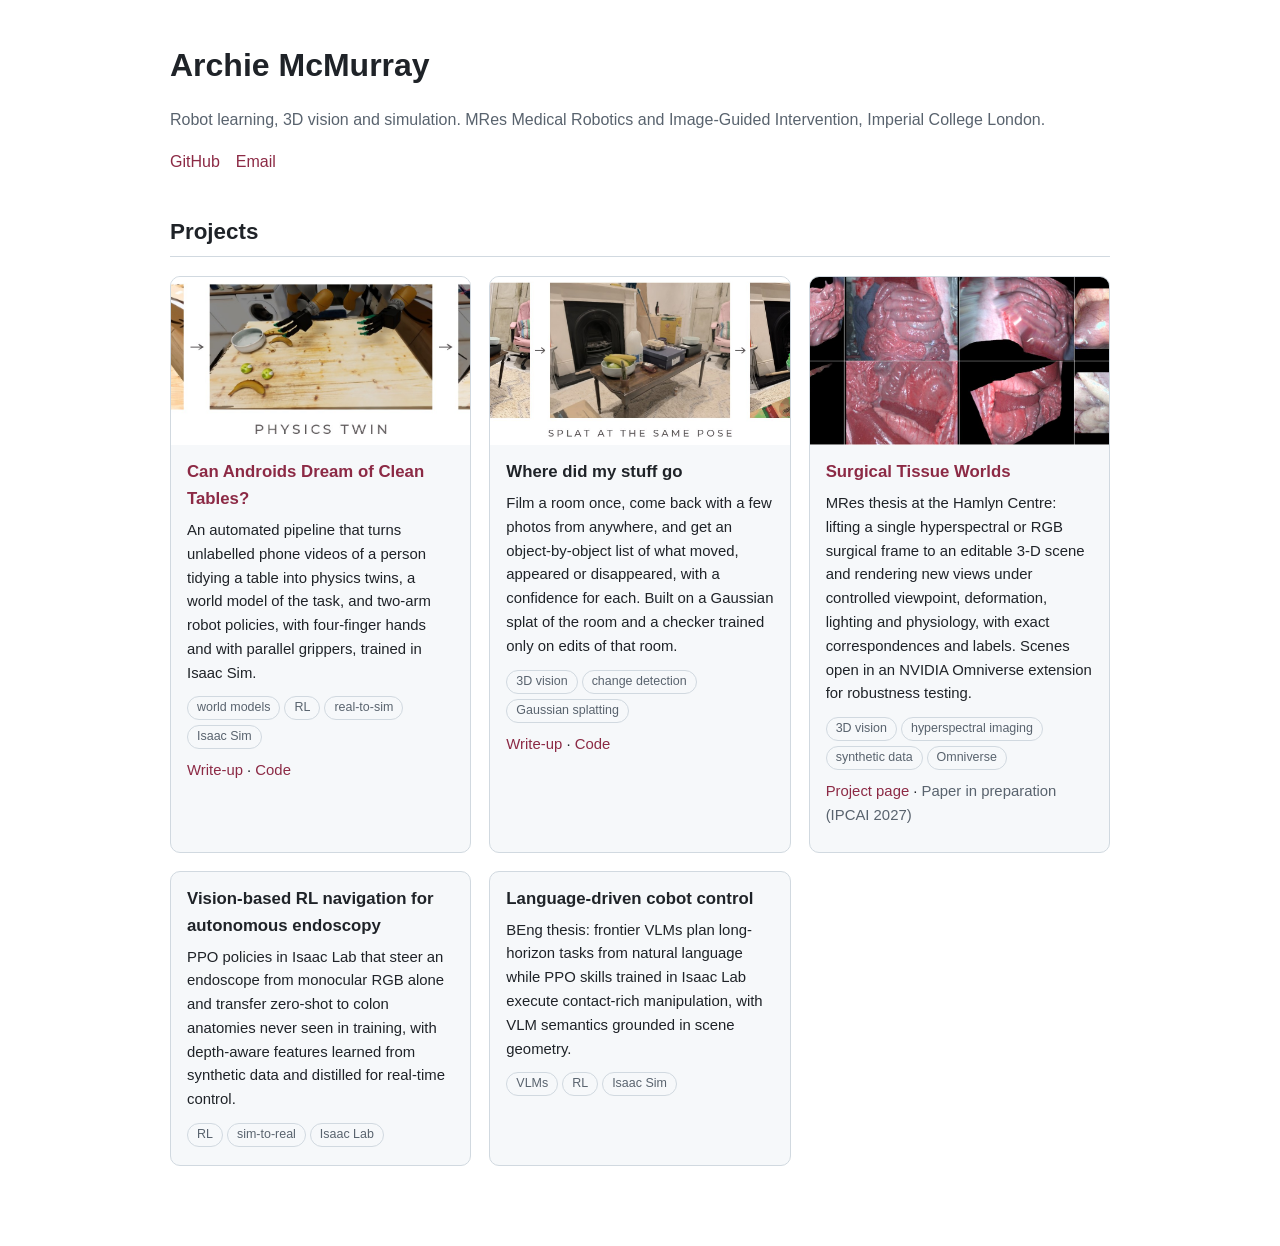
==== index.html @ b6f69cbb "Add Surgical Tissue Worlds research page" ====
<!doctype html><html lang="en"><head><meta charset="utf-8"><meta name="viewport" content="width=device-width,initial-scale=1">
<title>Archie McMurray</title><link rel="stylesheet" href="style.css"></head><body><main>
<h1>Archie McMurray</h1>
<p class="muted">Robot learning, 3D vision and simulation. MRes Medical Robotics and Image-Guided Intervention, Imperial College London.</p>
<p class="links"><a href="https://github.com/ar3o">GitHub</a><a href="mailto:ajsmcmurray@gmail.com">Email</a></p>

<h2>Projects</h2>
<div class="grid">
  <div class="card"><a href="clean-tables/"><img src="clean-tables/assets/hero_strip-light.jpg" alt="Phone video, physics twin and robot arms on the same table"></a>
    <div class="body"><h3><a href="clean-tables/">Can Androids Dream of Clean Tables?</a></h3>
    <p>An automated pipeline that turns unlabelled phone videos of a person tidying a table into physics twins, a world model of the task, and two-arm robot policies, with four-finger hands and with parallel grippers, trained in Isaac Sim.</p>
    <span class="tag">world models</span><span class="tag">RL</span><span class="tag">real-to-sim</span><span class="tag">Isaac Sim</span>
    <p style="margin-top:8px"><a href="clean-tables/">Write-up</a> · <a href="https://github.com/ar3o/can-androids-dream-of-clean-tables">Code</a></p></div></div>

  <div class="card"><img src="assets/what_changed_hero.jpg" alt="A photo of a coffee table after a change, the Gaussian splat of the room from the same pose, and the detected changes outlined">
    <div class="body"><h3>Where did my stuff go</h3>
    <p>Film a room once, come back with a few photos from anywhere, and get an object-by-object list of what moved, appeared or disappeared, with a confidence for each. Built on a Gaussian splat of the room and a checker trained only on edits of that room.</p>
    <span class="tag">3D vision</span><span class="tag">change detection</span><span class="tag">Gaussian splatting</span>
    <p style="margin-top:8px"><a href="where-did-my-stuff-go/">Write-up</a> · <a href="https://github.com/ar3o/where-did-my-stuff-go">Code</a></p></div></div>

  <div class="card"><a href="surgical-worlds/"><img src="surgical-worlds/assets/hero_mosaic.jpg" alt="Real hyperspectral surgical frames and the 3-D tissue worlds lifted from them"></a>
    <div class="body"><h3><a href="surgical-worlds/">Surgical Tissue Worlds</a></h3>
    <p>MRes thesis at the Hamlyn Centre: lifting a single hyperspectral or RGB surgical frame to an editable 3-D scene and rendering new views under controlled viewpoint, deformation, lighting and physiology, with exact correspondences and labels. Scenes open in an NVIDIA Omniverse extension for robustness testing.</p>
    <span class="tag">3D vision</span><span class="tag">hyperspectral imaging</span><span class="tag">synthetic data</span><span class="tag">Omniverse</span>
    <p style="margin-top:8px"><a href="surgical-worlds/">Project page</a> · <span class="muted">Paper in preparation (IPCAI 2027)</span></p></div></div>

  <div class="card"><div class="body"><h3>Vision-based RL navigation for autonomous endoscopy</h3>
    <p>PPO policies in Isaac Lab that steer an endoscope from monocular RGB alone and transfer zero-shot to colon anatomies never seen in training, with depth-aware features learned from synthetic data and distilled for real-time control.</p>
    <span class="tag">RL</span><span class="tag">sim-to-real</span><span class="tag">Isaac Lab</span></div></div>

  <div class="card"><div class="body"><h3>Language-driven cobot control</h3>
    <p>BEng thesis: frontier VLMs plan long-horizon tasks from natural language while PPO skills trained in Isaac Lab execute contact-rich manipulation, with VLM semantics grounded in scene geometry.</p>
    <span class="tag">VLMs</span><span class="tag">RL</span><span class="tag">Isaac Sim</span></div></div>
</div>
</main></body></html>
---- style.css ----
:root { --bg:#ffffff; --fg:#1f2328; --muted:#59636e; --line:#d1d9e0; --card:#f6f8fa; --accent:#8c2a45; }
@media (prefers-color-scheme: dark) { :root { --bg:#0d1117; --fg:#e6edf3; --muted:#9198a1; --line:#30363d; --card:#151b23; --accent:#d0587a; } }
* { box-sizing: border-box; }
body { margin:0; background:var(--bg); color:var(--fg); font:16px/1.6 -apple-system,BlinkMacSystemFont,"Segoe UI","Noto Sans",Helvetica,Arial,sans-serif; }
main { max-width: 980px; margin: 0 auto; padding: 40px 20px 80px; }
a { color: var(--accent); text-decoration: none; } a:hover { text-decoration: underline; }
h1 { font-size: 2em; margin: 0 0 4px; } h2 { font-size: 1.4em; border-bottom: 1px solid var(--line); padding-bottom: 6px; margin-top: 40px; }
h3 { font-size: 1.15em; margin-top: 28px; }
.muted { color: var(--muted); } .links a { margin-right: 16px; }
.grid { display: grid; grid-template-columns: repeat(auto-fill, minmax(290px, 1fr)); gap: 18px; margin-top: 18px; }
.card { background: var(--card); border: 1px solid var(--line); border-radius: 10px; overflow: hidden; display: flex; flex-direction: column; }
.card img { width: 100%; aspect-ratio: 16/9; object-fit: cover; display: block; background: #ddd; }
.card .body { padding: 14px 16px 16px; } .card h3 { margin: 0 0 6px; font-size: 1.05em; } .card p { margin: 0 0 8px; font-size: 0.93em; }
.tag { display: inline-block; font-size: 0.78em; color: var(--muted); border: 1px solid var(--line); border-radius: 20px; padding: 1px 9px; margin: 2px 4px 2px 0; }
.note { border-left: 3px solid var(--accent); background: var(--card); padding: 10px 14px; border-radius: 4px; }
article img { max-width: 100%; height: auto; } article table { border-collapse: collapse; display: block; overflow-x: auto; margin: 12px 0; }
article th, article td { border: 1px solid var(--line); padding: 6px 12px; } article pre { background: var(--card); padding: 14px; border-radius: 6px; overflow-x: auto; font-size: 0.85em; }
article code { background: var(--card); padding: 1px 5px; border-radius: 4px; font-size: 0.9em; } article pre code { padding: 0; }
article sub { color: var(--muted); } details { margin: 12px 0; } summary { cursor: pointer; }
nav { font-size: 0.95em; margin-bottom: 24px; }
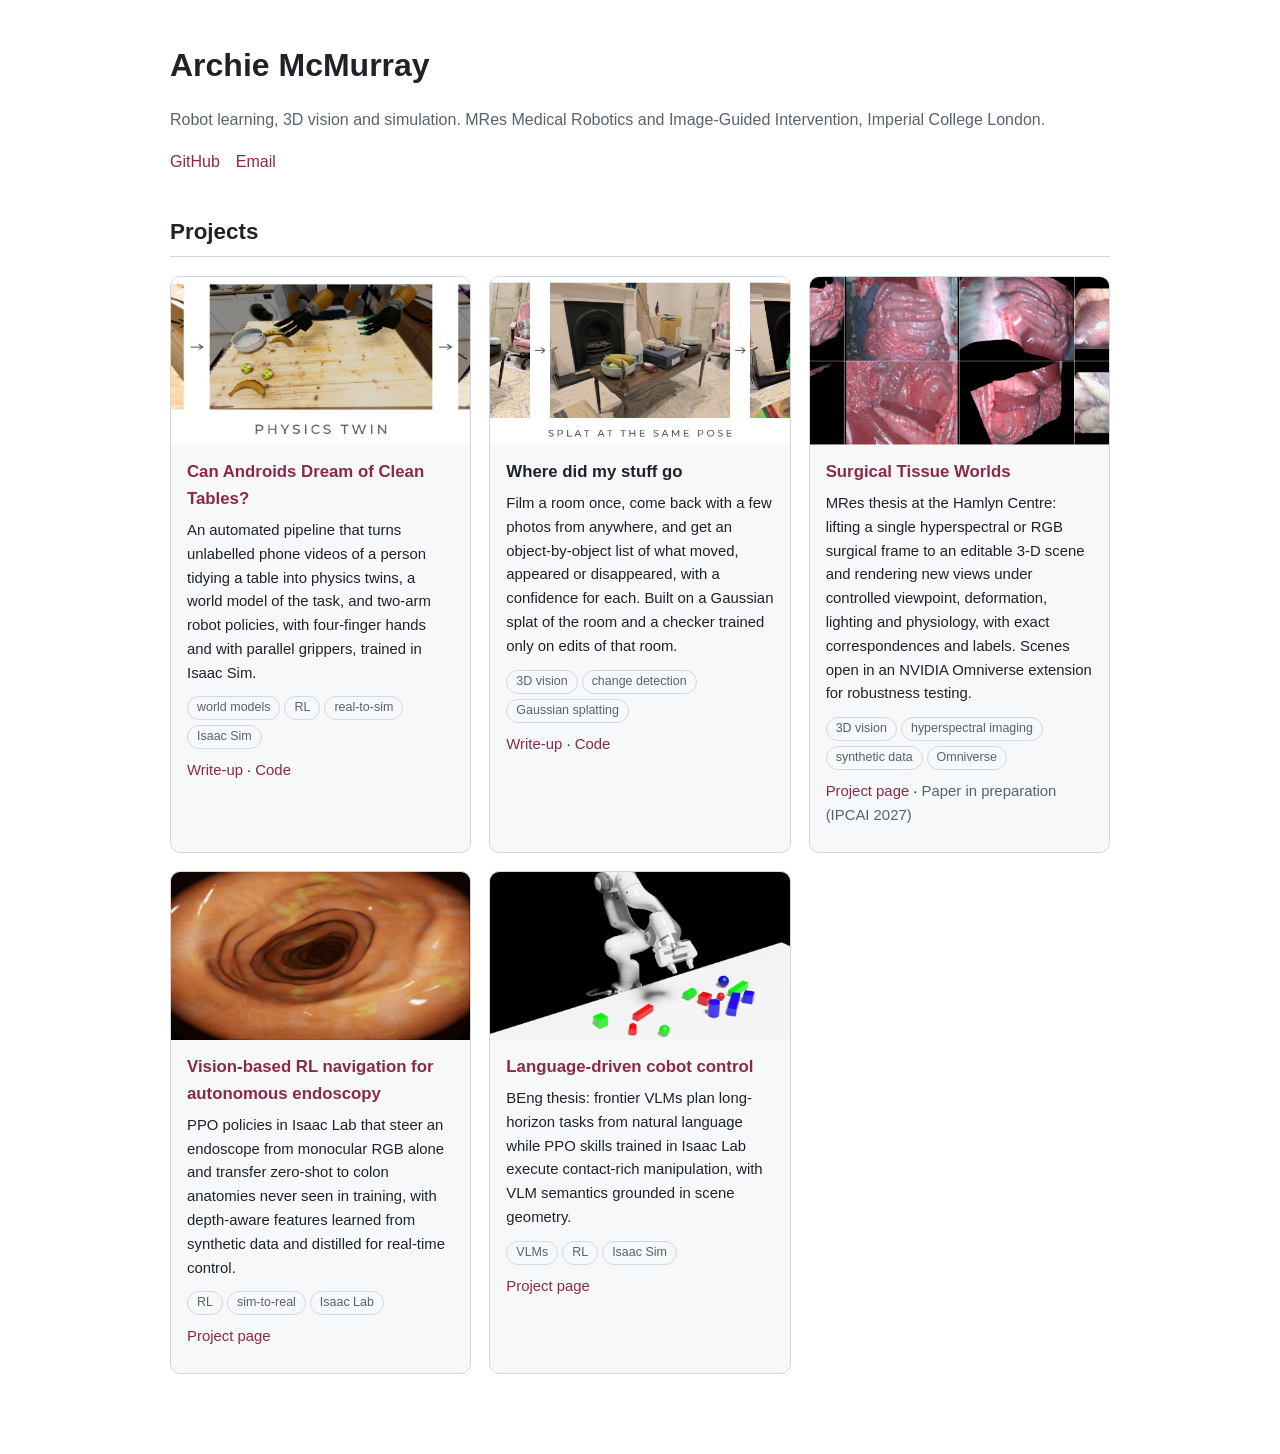
==== commit db1f70c3: "Add cobot and endoscopy navigation project pages" ====
--- a/index.html
+++ b/index.html
@@ -24,12 +24,16 @@
     <span class="tag">3D vision</span><span class="tag">hyperspectral imaging</span><span class="tag">synthetic data</span><span class="tag">Omniverse</span>
     <p style="margin-top:8px"><a href="surgical-worlds/">Project page</a> · <span class="muted">Paper in preparation (IPCAI 2027)</span></p></div></div>
 
-  <div class="card"><div class="body"><h3>Vision-based RL navigation for autonomous endoscopy</h3>
+  <div class="card"><a href="endoscopy-navigation/"><img src="endoscopy-navigation/assets/card.jpg" alt="View down a rendered colon lumen from a virtual endoscope"></a>
+    <div class="body"><h3><a href="endoscopy-navigation/">Vision-based RL navigation for autonomous endoscopy</a></h3>
     <p>PPO policies in Isaac Lab that steer an endoscope from monocular RGB alone and transfer zero-shot to colon anatomies never seen in training, with depth-aware features learned from synthetic data and distilled for real-time control.</p>
-    <span class="tag">RL</span><span class="tag">sim-to-real</span><span class="tag">Isaac Lab</span></div></div>
+    <span class="tag">RL</span><span class="tag">sim-to-real</span><span class="tag">Isaac Lab</span>
+    <p style="margin-top:8px"><a href="endoscopy-navigation/">Project page</a></p></div></div>
 
-  <div class="card"><div class="body"><h3>Language-driven cobot control</h3>
+  <div class="card"><a href="cobot-language/"><img src="cobot-language/assets/scene.jpg" alt="Simulated Franka arm above a table of coloured shapes"></a>
+    <div class="body"><h3><a href="cobot-language/">Language-driven cobot control</a></h3>
     <p>BEng thesis: frontier VLMs plan long-horizon tasks from natural language while PPO skills trained in Isaac Lab execute contact-rich manipulation, with VLM semantics grounded in scene geometry.</p>
-    <span class="tag">VLMs</span><span class="tag">RL</span><span class="tag">Isaac Sim</span></div></div>
+    <span class="tag">VLMs</span><span class="tag">RL</span><span class="tag">Isaac Sim</span>
+    <p style="margin-top:8px"><a href="cobot-language/">Project page</a></p></div></div>
 </div>
 </main></body></html>
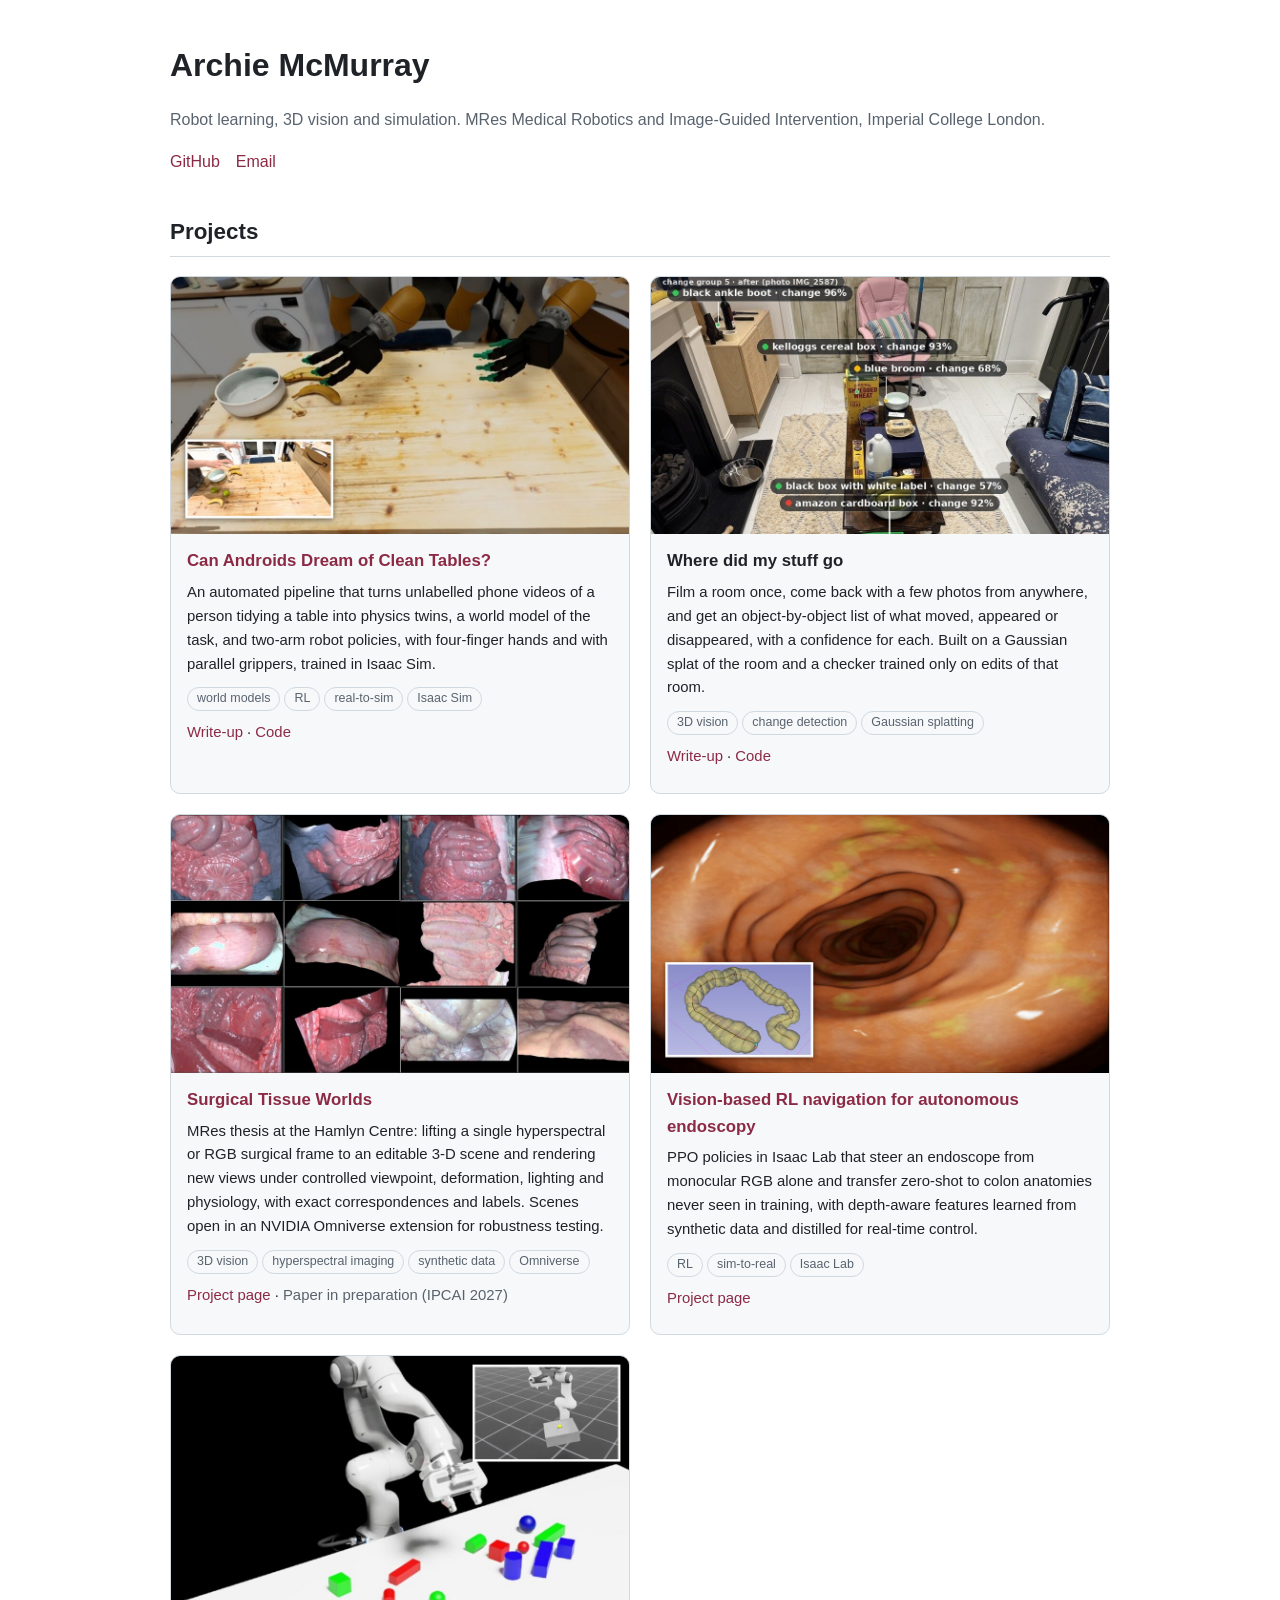
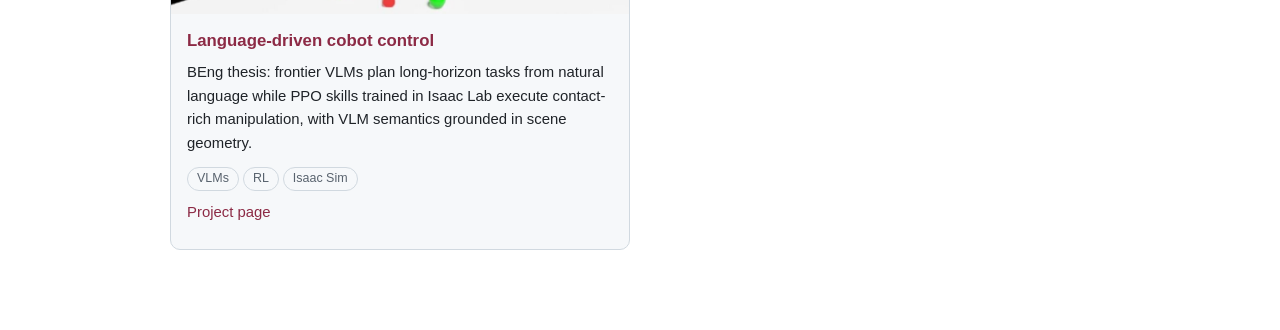
==== commit 9b013bad: "Two-column project grid with new thumbnails" ====
--- a/index.html
+++ b/index.html
@@ -6,31 +6,31 @@
 
 <h2>Projects</h2>
 <div class="grid">
-  <div class="card"><a href="clean-tables/"><img src="clean-tables/assets/hero_strip-light.jpg" alt="Phone video, physics twin and robot arms on the same table"></a>
+  <div class="card"><a href="clean-tables/"><img src="assets/thumbs/clean-tables.jpg" alt="Phone video, physics twin and robot arms on the same table"></a>
     <div class="body"><h3><a href="clean-tables/">Can Androids Dream of Clean Tables?</a></h3>
     <p>An automated pipeline that turns unlabelled phone videos of a person tidying a table into physics twins, a world model of the task, and two-arm robot policies, with four-finger hands and with parallel grippers, trained in Isaac Sim.</p>
     <span class="tag">world models</span><span class="tag">RL</span><span class="tag">real-to-sim</span><span class="tag">Isaac Sim</span>
     <p style="margin-top:8px"><a href="clean-tables/">Write-up</a> · <a href="https://github.com/ar3o/can-androids-dream-of-clean-tables">Code</a></p></div></div>
 
-  <div class="card"><img src="assets/what_changed_hero.jpg" alt="A photo of a coffee table after a change, the Gaussian splat of the room from the same pose, and the detected changes outlined">
+  <div class="card"><img src="assets/thumbs/where-did-my-stuff-go.jpg" alt="A photo of a coffee table after a change, the Gaussian splat of the room from the same pose, and the detected changes outlined">
     <div class="body"><h3>Where did my stuff go</h3>
     <p>Film a room once, come back with a few photos from anywhere, and get an object-by-object list of what moved, appeared or disappeared, with a confidence for each. Built on a Gaussian splat of the room and a checker trained only on edits of that room.</p>
     <span class="tag">3D vision</span><span class="tag">change detection</span><span class="tag">Gaussian splatting</span>
     <p style="margin-top:8px"><a href="where-did-my-stuff-go/">Write-up</a> · <a href="https://github.com/ar3o/where-did-my-stuff-go">Code</a></p></div></div>
 
-  <div class="card"><a href="surgical-worlds/"><img src="surgical-worlds/assets/hero_mosaic.jpg" alt="Real hyperspectral surgical frames and the 3-D tissue worlds lifted from them"></a>
+  <div class="card"><a href="surgical-worlds/"><img src="assets/thumbs/surgical-worlds.jpg" alt="Real hyperspectral surgical frames and the 3-D tissue worlds lifted from them"></a>
     <div class="body"><h3><a href="surgical-worlds/">Surgical Tissue Worlds</a></h3>
     <p>MRes thesis at the Hamlyn Centre: lifting a single hyperspectral or RGB surgical frame to an editable 3-D scene and rendering new views under controlled viewpoint, deformation, lighting and physiology, with exact correspondences and labels. Scenes open in an NVIDIA Omniverse extension for robustness testing.</p>
     <span class="tag">3D vision</span><span class="tag">hyperspectral imaging</span><span class="tag">synthetic data</span><span class="tag">Omniverse</span>
     <p style="margin-top:8px"><a href="surgical-worlds/">Project page</a> · <span class="muted">Paper in preparation (IPCAI 2027)</span></p></div></div>
 
-  <div class="card"><a href="endoscopy-navigation/"><img src="endoscopy-navigation/assets/card.jpg" alt="View down a rendered colon lumen from a virtual endoscope"></a>
+  <div class="card"><a href="endoscopy-navigation/"><img src="assets/thumbs/endoscopy-navigation.jpg" alt="View down a rendered colon lumen from a virtual endoscope"></a>
     <div class="body"><h3><a href="endoscopy-navigation/">Vision-based RL navigation for autonomous endoscopy</a></h3>
     <p>PPO policies in Isaac Lab that steer an endoscope from monocular RGB alone and transfer zero-shot to colon anatomies never seen in training, with depth-aware features learned from synthetic data and distilled for real-time control.</p>
     <span class="tag">RL</span><span class="tag">sim-to-real</span><span class="tag">Isaac Lab</span>
     <p style="margin-top:8px"><a href="endoscopy-navigation/">Project page</a></p></div></div>
 
-  <div class="card"><a href="cobot-language/"><img src="cobot-language/assets/scene.jpg" alt="Simulated Franka arm above a table of coloured shapes"></a>
+  <div class="card"><a href="cobot-language/"><img src="assets/thumbs/cobot-language.jpg" alt="Simulated Franka arm above a table of coloured shapes"></a>
     <div class="body"><h3><a href="cobot-language/">Language-driven cobot control</a></h3>
     <p>BEng thesis: frontier VLMs plan long-horizon tasks from natural language while PPO skills trained in Isaac Lab execute contact-rich manipulation, with VLM semantics grounded in scene geometry.</p>
     <span class="tag">VLMs</span><span class="tag">RL</span><span class="tag">Isaac Sim</span>
--- a/style.css
+++ b/style.css
@@ -7,7 +7,8 @@
 h1 { font-size: 2em; margin: 0 0 4px; } h2 { font-size: 1.4em; border-bottom: 1px solid var(--line); padding-bottom: 6px; margin-top: 40px; }
 h3 { font-size: 1.15em; margin-top: 28px; }
 .muted { color: var(--muted); } .links a { margin-right: 16px; }
-.grid { display: grid; grid-template-columns: repeat(auto-fill, minmax(290px, 1fr)); gap: 18px; margin-top: 18px; }
+.grid { display: grid; grid-template-columns: repeat(2, minmax(0, 1fr)); gap: 20px; margin-top: 18px; }
+@media (max-width: 640px) { .grid { grid-template-columns: 1fr; } }
 .card { background: var(--card); border: 1px solid var(--line); border-radius: 10px; overflow: hidden; display: flex; flex-direction: column; }
 .card img { width: 100%; aspect-ratio: 16/9; object-fit: cover; display: block; background: #ddd; }
 .card .body { padding: 14px 16px 16px; } .card h3 { margin: 0 0 6px; font-size: 1.05em; } .card p { margin: 0 0 8px; font-size: 0.93em; }
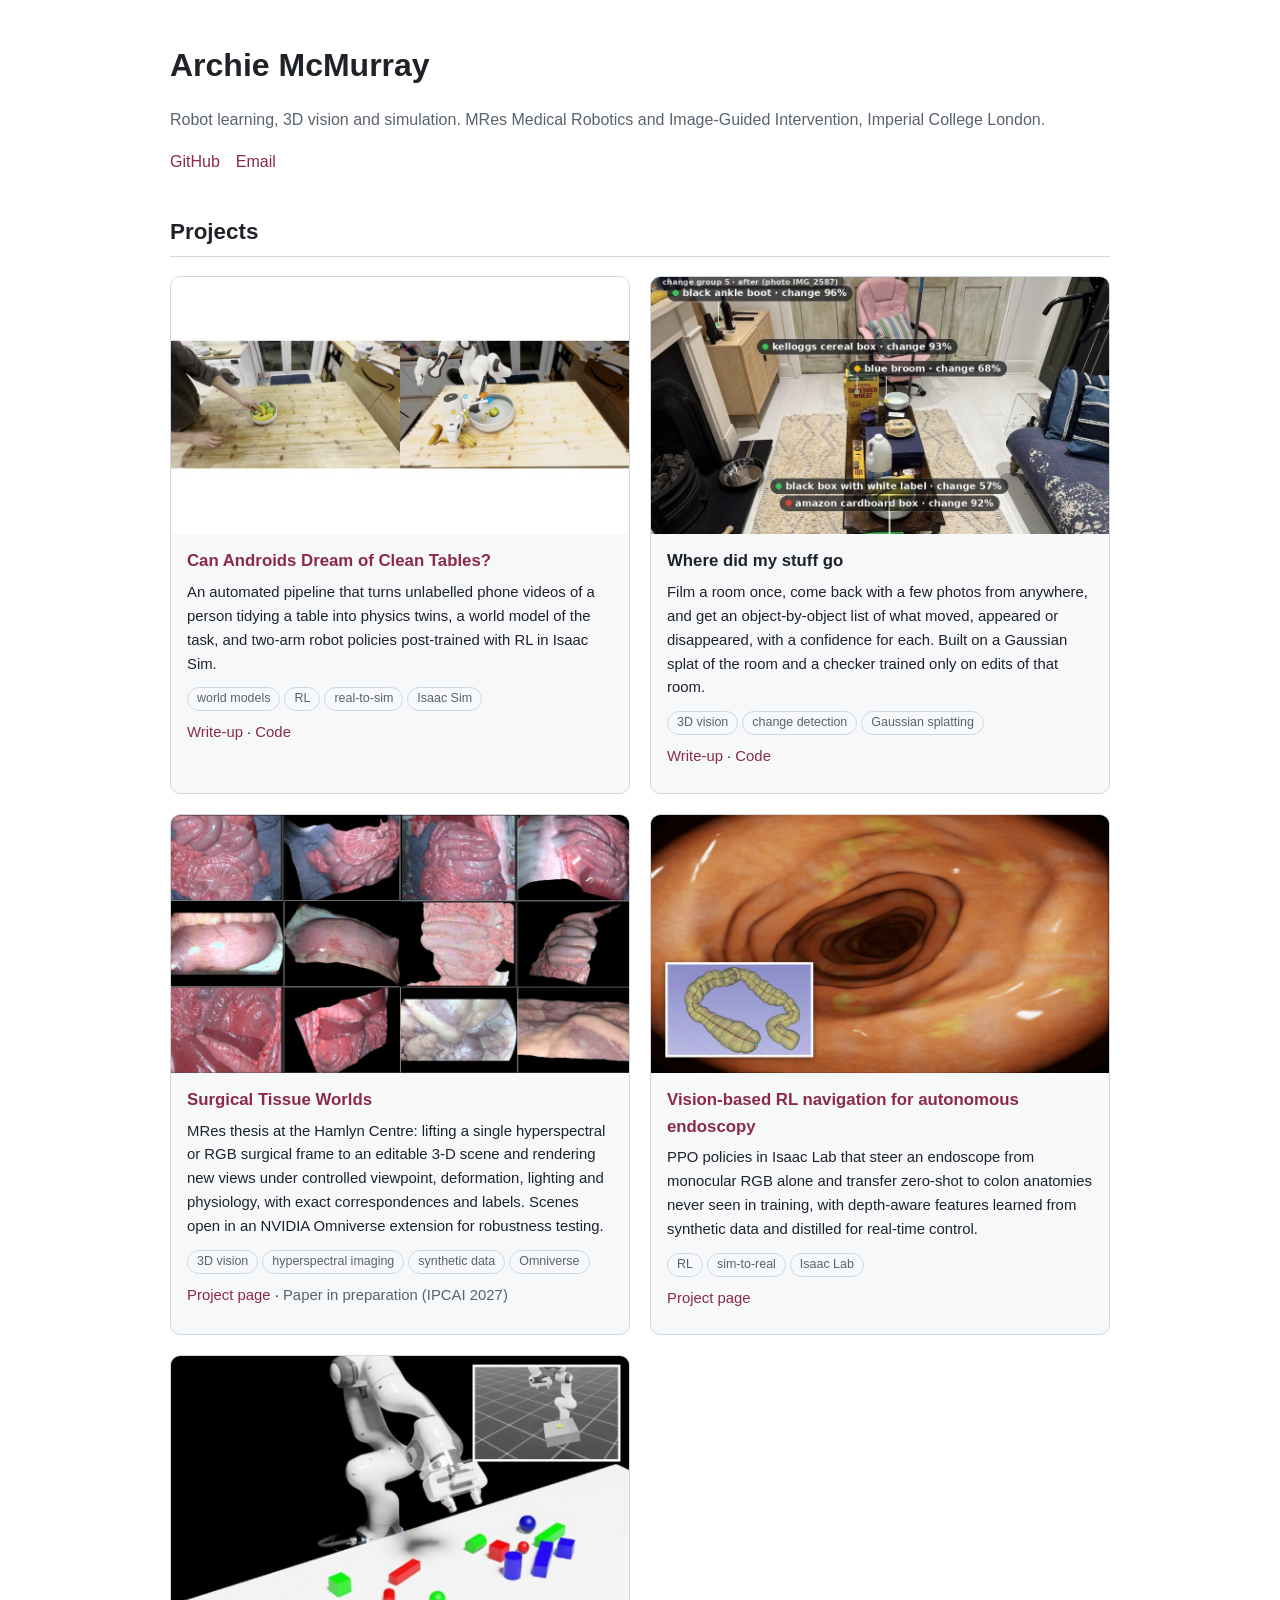
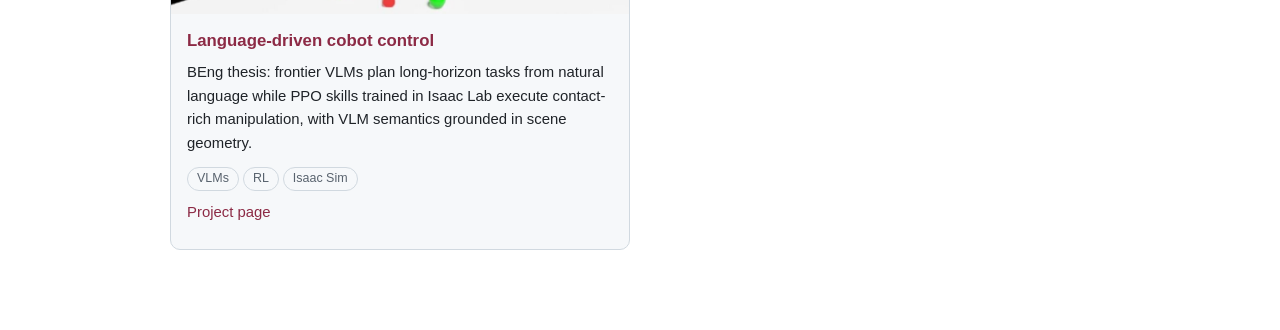
==== commit a0ef776d: "Update the clean tables page to the new write-up" ====
--- a/index.html
+++ b/index.html
@@ -6,9 +6,9 @@
 
 <h2>Projects</h2>
 <div class="grid">
-  <div class="card"><a href="clean-tables/"><img src="assets/thumbs/clean-tables.jpg" alt="Phone video, physics twin and robot arms on the same table"></a>
+  <div class="card"><a href="clean-tables/"><img src="assets/thumbs/clean-tables.jpg" alt="A phone video of a person tidying next to two robot arms doing the same table in Isaac Sim"></a>
     <div class="body"><h3><a href="clean-tables/">Can Androids Dream of Clean Tables?</a></h3>
-    <p>An automated pipeline that turns unlabelled phone videos of a person tidying a table into physics twins, a world model of the task, and two-arm robot policies, with four-finger hands and with parallel grippers, trained in Isaac Sim.</p>
+    <p>An automated pipeline that turns unlabelled phone videos of a person tidying a table into physics twins, a world model of the task, and two-arm robot policies post-trained with RL in Isaac Sim.</p>
     <span class="tag">world models</span><span class="tag">RL</span><span class="tag">real-to-sim</span><span class="tag">Isaac Sim</span>
     <p style="margin-top:8px"><a href="clean-tables/">Write-up</a> · <a href="https://github.com/ar3o/can-androids-dream-of-clean-tables">Code</a></p></div></div>
 
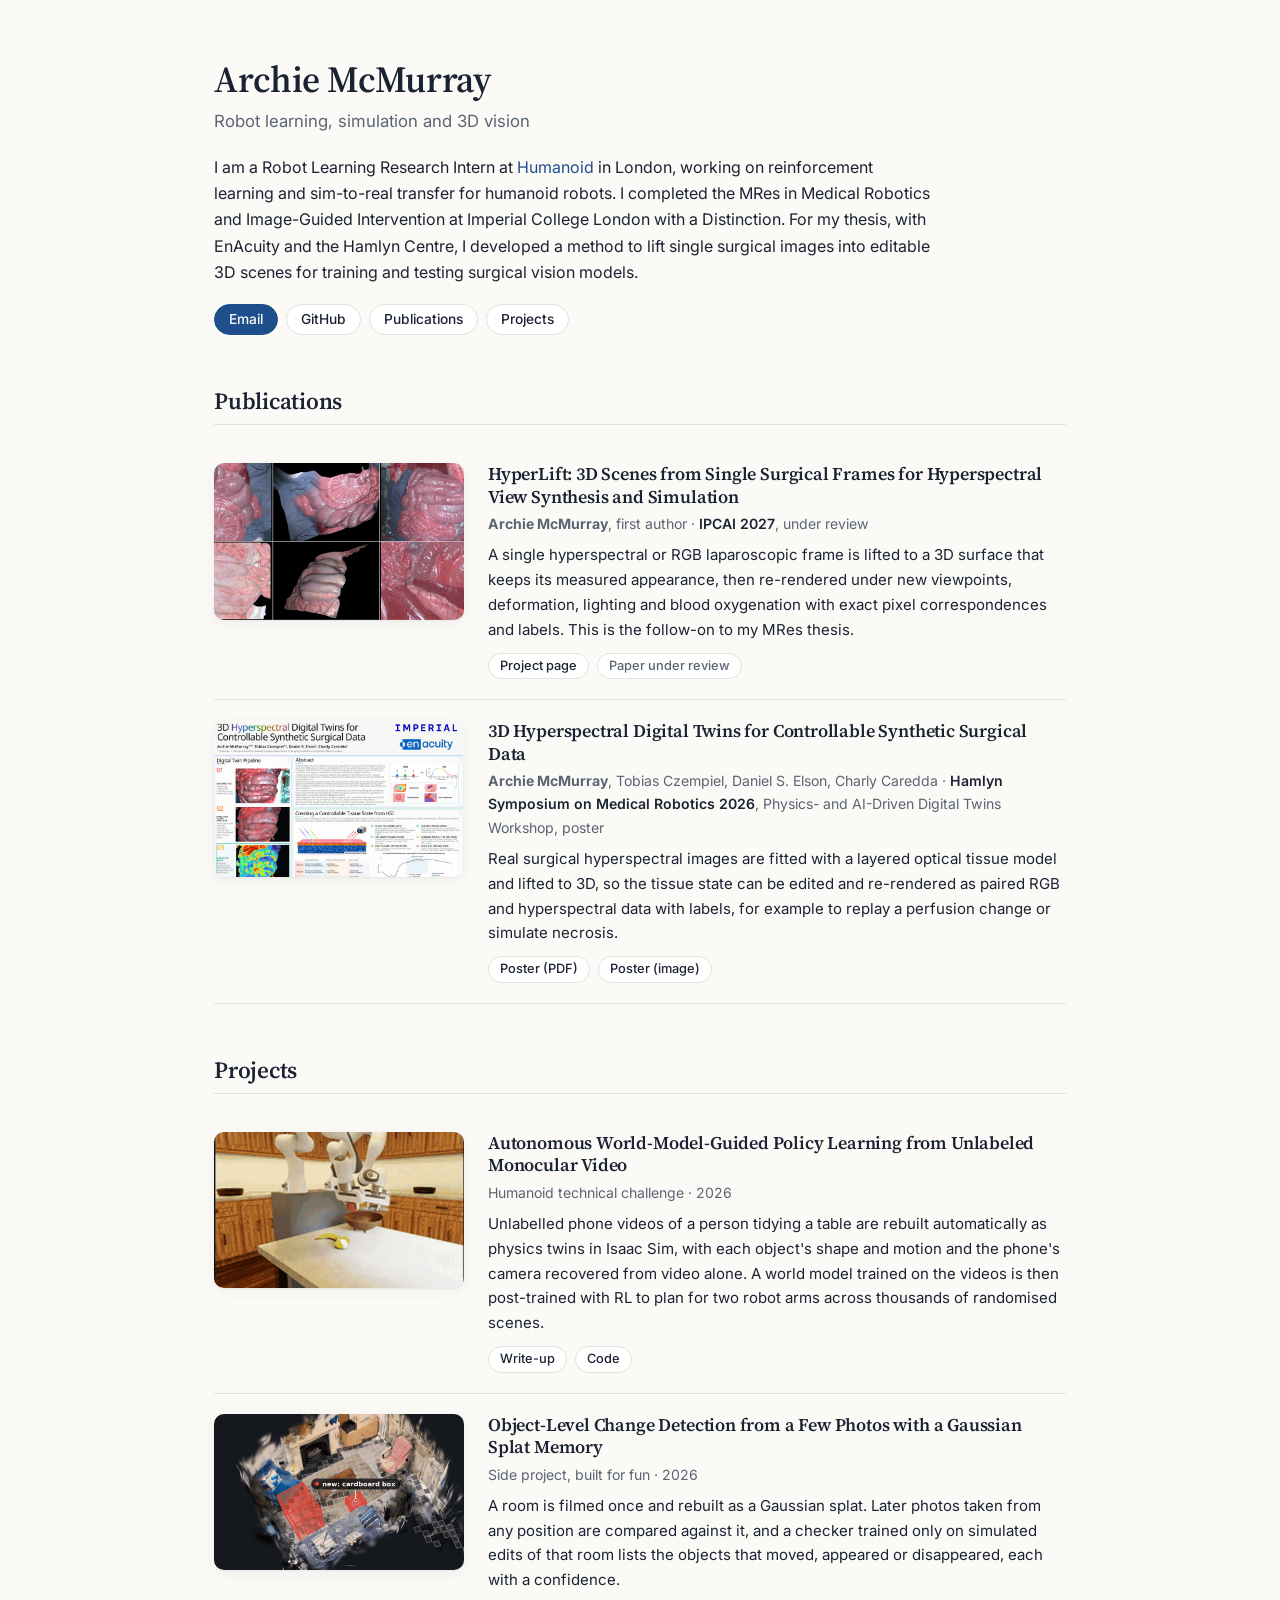
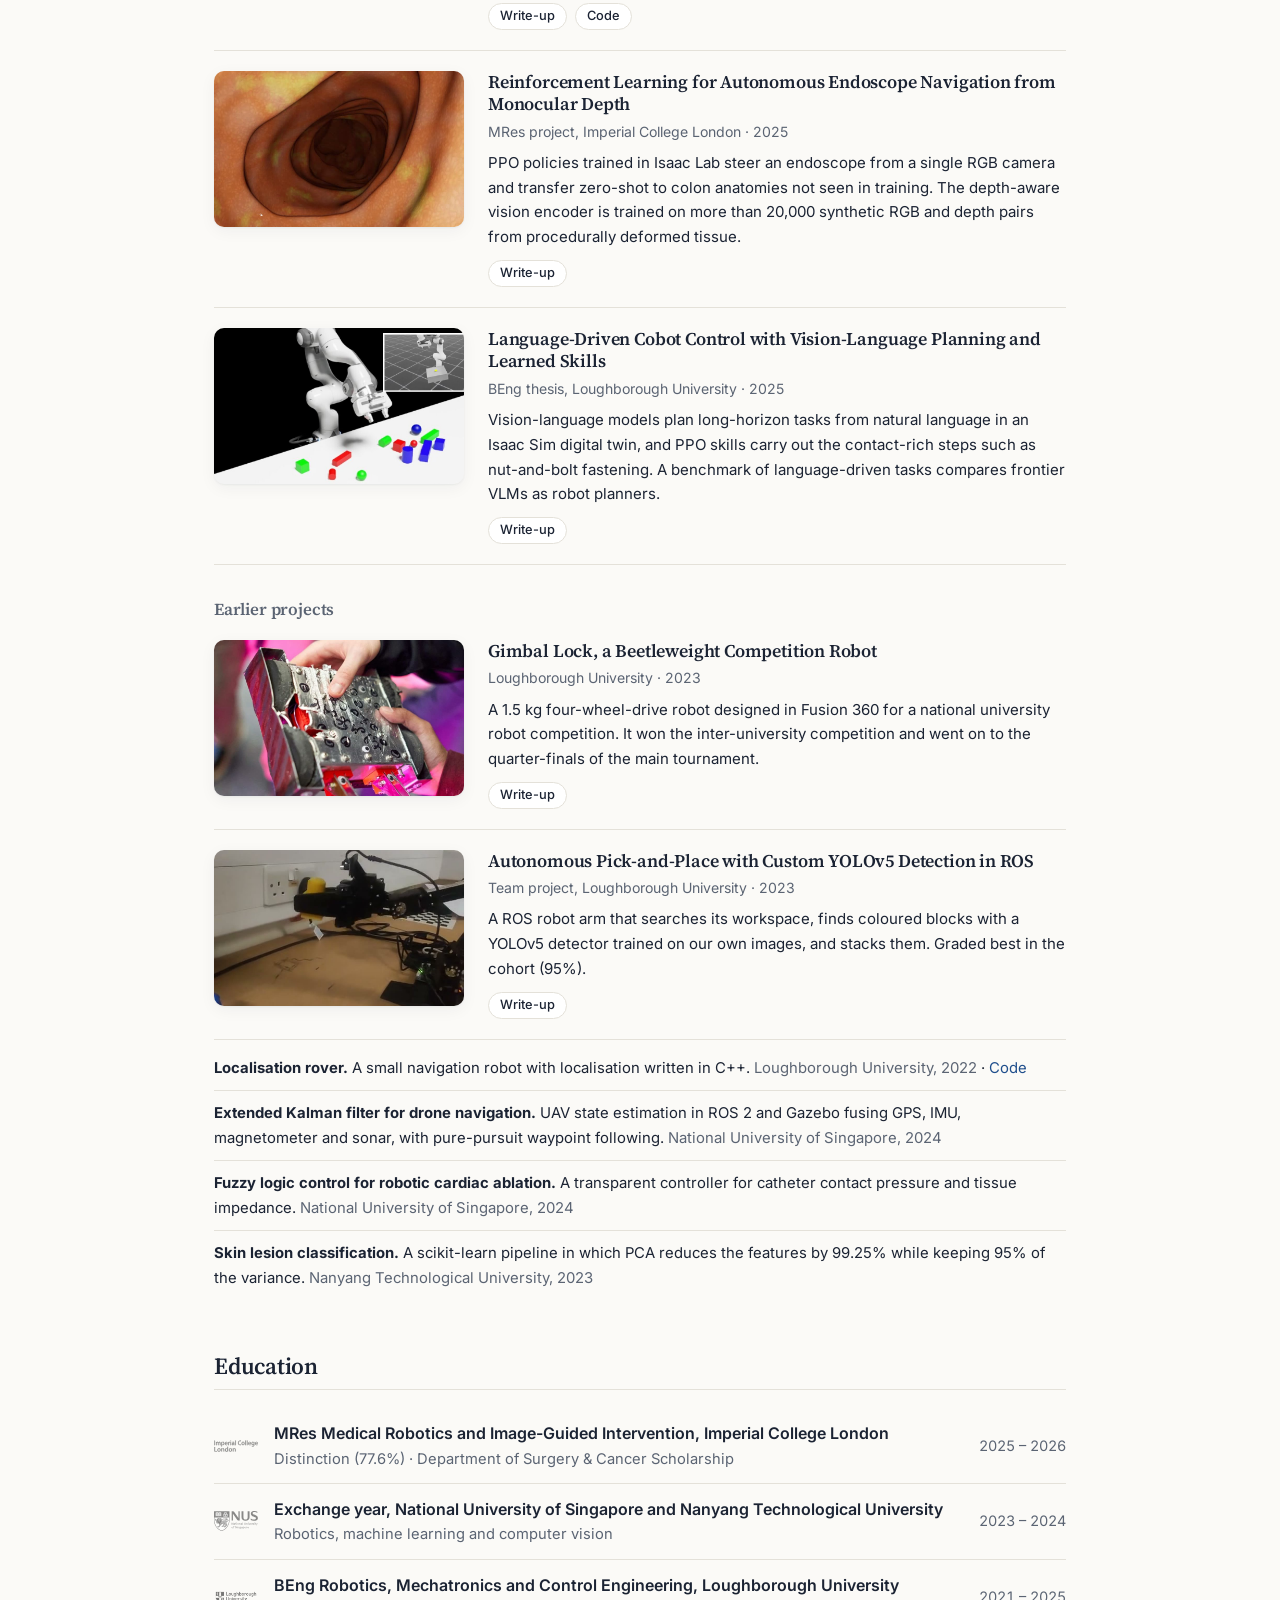
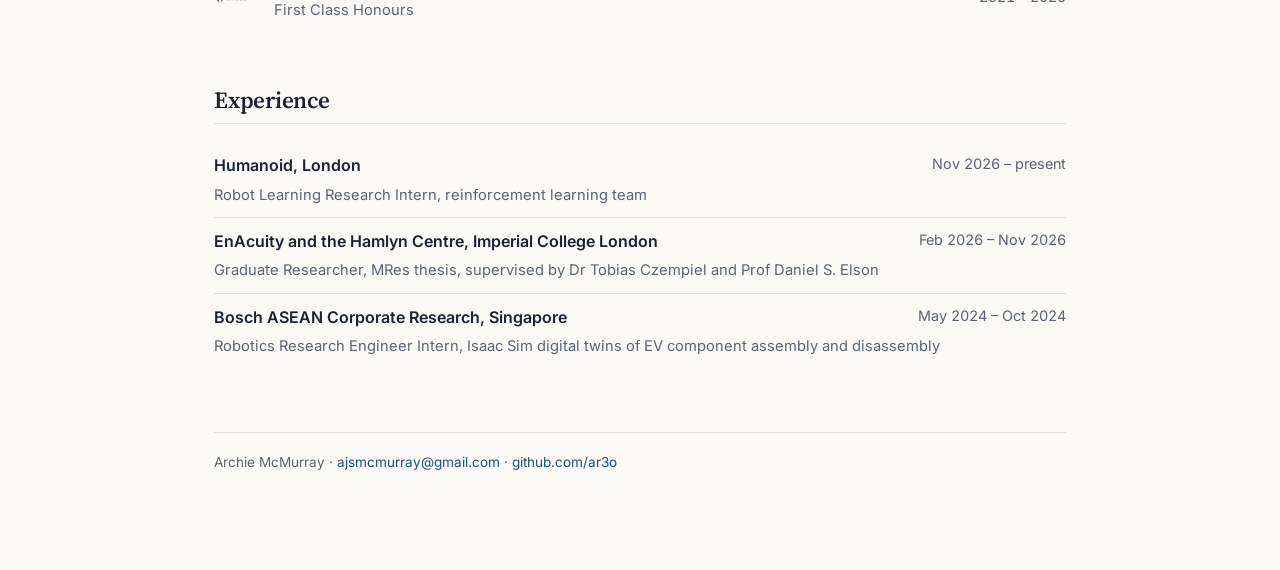
==== commit 19651c26: "Redesign the site and write-ups, and add the poster and earlier projects Co-Authored-By: Claude Opus" ====
--- a/index.html
+++ b/index.html
@@ -1,39 +1,148 @@
-<!doctype html><html lang="en"><head><meta charset="utf-8"><meta name="viewport" content="width=device-width,initial-scale=1">
-<title>Archie McMurray</title><link rel="stylesheet" href="style.css"></head><body><main>
-<h1>Archie McMurray</h1>
-<p class="muted">Robot learning, 3D vision and simulation. MRes Medical Robotics and Image-Guided Intervention, Imperial College London.</p>
-<p class="links"><a href="https://github.com/ar3o">GitHub</a><a href="mailto:ajsmcmurray@gmail.com">Email</a></p>
+<!doctype html>
+<html lang="en">
+<head>
+<meta charset="utf-8">
+<meta name="viewport" content="width=device-width,initial-scale=1">
+<title>Archie McMurray</title>
+<meta name="description" content="Archie McMurray. Robot learning, simulation and 3D vision for surgical and humanoid robots.">
+<meta property="og:title" content="Archie McMurray">
+<meta property="og:description" content="Robot learning, simulation and 3D vision for surgical and humanoid robots.">
+<meta property="og:image" content="https://ar3o.github.io/assets/thumbs/clean-tables.jpg">
+<link rel="stylesheet" href="style.css">
+</head>
+<body>
+<main>
 
-<h2>Projects</h2>
-<div class="grid">
-  <div class="card"><a href="clean-tables/"><img src="assets/thumbs/clean-tables.jpg" alt="A phone video of a person tidying next to two robot arms doing the same table in Isaac Sim"></a>
-    <div class="body"><h3><a href="clean-tables/">Can Androids Dream of Clean Tables?</a></h3>
-    <p>An automated pipeline that turns unlabelled phone videos of a person tidying a table into physics twins, a world model of the task, and two-arm robot policies post-trained with RL in Isaac Sim.</p>
-    <span class="tag">world models</span><span class="tag">RL</span><span class="tag">real-to-sim</span><span class="tag">Isaac Sim</span>
-    <p style="margin-top:8px"><a href="clean-tables/">Write-up</a> · <a href="https://github.com/ar3o/can-androids-dream-of-clean-tables">Code</a></p></div></div>
+<header class="intro">
+  <h1>Archie McMurray</h1>
+  <p class="role">Robot learning, simulation and 3D vision</p>
+  <p>I am a Robot Learning Research Intern at <a href="https://thehumanoid.ai">Humanoid</a> in London, working on reinforcement learning and sim-to-real transfer for humanoid robots. I completed the MRes in Medical Robotics and Image-Guided Intervention at Imperial College London with a Distinction. For my thesis, with EnAcuity and the Hamlyn Centre, I developed a method to lift single surgical images into editable 3D scenes for training and testing surgical vision models.</p>
+  <div class="buttons">
+    <a class="btn primary" href="mailto:ajsmcmurray@gmail.com">Email</a>
+    <a class="btn" href="https://github.com/ar3o">GitHub</a>
+    <a class="btn" href="#publications">Publications</a>
+    <a class="btn" href="#projects">Projects</a>
+  </div>
+</header>
 
-  <div class="card"><img src="assets/thumbs/where-did-my-stuff-go.jpg" alt="A photo of a coffee table after a change, the Gaussian splat of the room from the same pose, and the detected changes outlined">
-    <div class="body"><h3>Where did my stuff go</h3>
-    <p>Film a room once, come back with a few photos from anywhere, and get an object-by-object list of what moved, appeared or disappeared, with a confidence for each. Built on a Gaussian splat of the room and a checker trained only on edits of that room.</p>
-    <span class="tag">3D vision</span><span class="tag">change detection</span><span class="tag">Gaussian splatting</span>
-    <p style="margin-top:8px"><a href="where-did-my-stuff-go/">Write-up</a> · <a href="https://github.com/ar3o/where-did-my-stuff-go">Code</a></p></div></div>
+<h2 id="publications">Publications</h2>
+<div class="entry">
+  <a class="thumb" href="surgical-worlds/" data-video="assets/previews/surgical-worlds.mp4"><img src="assets/thumbs/surgical-worlds.jpg" alt="Hyperspectral surgical scenes rendered from new viewpoints" loading="lazy"></a>
+  <div>
+    <h3><a href="surgical-worlds/">HyperLift: 3D Scenes from Single Surgical Frames for Hyperspectral View Synthesis and Simulation</a></h3>
+    <p class="meta"><b>Archie McMurray</b>, first author · <span class="venue">IPCAI 2027</span>, under review</p>
+    <p>A single hyperspectral or RGB laparoscopic frame is lifted to a 3D surface that keeps its measured appearance, then re-rendered under new viewpoints, deformation, lighting and blood oxygenation with exact pixel correspondences and labels. This is the follow-on to my MRes thesis.</p>
+    <div class="buttons"><a class="btn small" href="surgical-worlds/">Project page</a><span class="btn small static">Paper under review</span></div>
+  </div>
+</div>
+<div class="entry">
+  <a class="thumb" href="assets/poster/hamlyn2026_poster.jpg"><img src="assets/poster/hamlyn2026_poster_thumb.jpg" alt="Poster: 3D Hyperspectral Digital Twins for Controllable Synthetic Surgical Data" loading="lazy" style="object-position: top"></a>
+  <div>
+    <h3><a href="assets/poster/hamlyn2026_poster.pdf">3D Hyperspectral Digital Twins for Controllable Synthetic Surgical Data</a></h3>
+    <p class="meta"><b>Archie McMurray</b>, Tobias Czempiel, Daniel S. Elson, Charly Caredda · <span class="venue">Hamlyn Symposium on Medical Robotics 2026</span>, Physics- and AI-Driven Digital Twins Workshop, poster</p>
+    <p>Real surgical hyperspectral images are fitted with a layered optical tissue model and lifted to 3D, so the tissue state can be edited and re-rendered as paired RGB and hyperspectral data with labels, for example to replay a perfusion change or simulate necrosis.</p>
+    <div class="buttons"><a class="btn small" href="assets/poster/hamlyn2026_poster.pdf">Poster (PDF)</a><a class="btn small" href="assets/poster/hamlyn2026_poster.jpg">Poster (image)</a></div>
+  </div>
+</div>
 
-  <div class="card"><a href="surgical-worlds/"><img src="assets/thumbs/surgical-worlds.jpg" alt="Real hyperspectral surgical frames and the 3-D tissue worlds lifted from them"></a>
-    <div class="body"><h3><a href="surgical-worlds/">Surgical Tissue Worlds</a></h3>
-    <p>MRes thesis at the Hamlyn Centre: lifting a single hyperspectral or RGB surgical frame to an editable 3-D scene and rendering new views under controlled viewpoint, deformation, lighting and physiology, with exact correspondences and labels. Scenes open in an NVIDIA Omniverse extension for robustness testing.</p>
-    <span class="tag">3D vision</span><span class="tag">hyperspectral imaging</span><span class="tag">synthetic data</span><span class="tag">Omniverse</span>
-    <p style="margin-top:8px"><a href="surgical-worlds/">Project page</a> · <span class="muted">Paper in preparation (IPCAI 2027)</span></p></div></div>
+<h2 id="projects">Projects</h2>
 
-  <div class="card"><a href="endoscopy-navigation/"><img src="assets/thumbs/endoscopy-navigation.jpg" alt="View down a rendered colon lumen from a virtual endoscope"></a>
-    <div class="body"><h3><a href="endoscopy-navigation/">Vision-based RL navigation for autonomous endoscopy</a></h3>
-    <p>PPO policies in Isaac Lab that steer an endoscope from monocular RGB alone and transfer zero-shot to colon anatomies never seen in training, with depth-aware features learned from synthetic data and distilled for real-time control.</p>
-    <span class="tag">RL</span><span class="tag">sim-to-real</span><span class="tag">Isaac Lab</span>
-    <p style="margin-top:8px"><a href="endoscopy-navigation/">Project page</a></p></div></div>
+<div class="entry">
+  <a class="thumb" href="clean-tables/" data-video="assets/previews/clean-tables.mp4"><img src="assets/thumbs/clean-tables.jpg" alt="Two simulated robot arms tidying fruit into a bowl in a randomised kitchen" loading="lazy"></a>
+  <div>
+    <h3><a href="clean-tables/">Autonomous World-Model-Guided Policy Learning from Unlabeled Monocular Video</a></h3>
+    <p class="meta">Humanoid technical challenge · 2026</p>
+    <p>Unlabelled phone videos of a person tidying a table are rebuilt automatically as physics twins in Isaac Sim, with each object's shape and motion and the phone's camera recovered from video alone. A world model trained on the videos is then post-trained with RL to plan for two robot arms across thousands of randomised scenes.</p>
+    <div class="buttons"><a class="btn small" href="clean-tables/">Write-up</a><a class="btn small" href="https://github.com/ar3o/can-androids-dream-of-clean-tables">Code</a></div>
+  </div>
+</div>
 
-  <div class="card"><a href="cobot-language/"><img src="assets/thumbs/cobot-language.jpg" alt="Simulated Franka arm above a table of coloured shapes"></a>
-    <div class="body"><h3><a href="cobot-language/">Language-driven cobot control</a></h3>
-    <p>BEng thesis: frontier VLMs plan long-horizon tasks from natural language while PPO skills trained in Isaac Lab execute contact-rich manipulation, with VLM semantics grounded in scene geometry.</p>
-    <span class="tag">VLMs</span><span class="tag">RL</span><span class="tag">Isaac Sim</span>
-    <p style="margin-top:8px"><a href="cobot-language/">Project page</a></p></div></div>
+<div class="entry">
+  <a class="thumb" href="where-did-my-stuff-go/" data-video="assets/previews/where-did-my-stuff-go.mp4"><img src="assets/thumbs/where-did-my-stuff-go.jpg" alt="A 3D Gaussian splat of a living room with a detected new object marked" loading="lazy"></a>
+  <div>
+    <h3><a href="where-did-my-stuff-go/">Object-Level Change Detection from a Few Photos with a Gaussian Splat Memory</a></h3>
+    <p class="meta">Side project, built for fun · 2026</p>
+    <p>A room is filmed once and rebuilt as a Gaussian splat. Later photos taken from any position are compared against it, and a checker trained only on simulated edits of that room lists the objects that moved, appeared or disappeared, each with a confidence.</p>
+    <div class="buttons"><a class="btn small" href="where-did-my-stuff-go/">Write-up</a><a class="btn small" href="https://github.com/ar3o/where-did-my-stuff-go">Code</a></div>
+  </div>
 </div>
-</main></body></html>
+
+<div class="entry">
+  <a class="thumb" href="endoscopy-navigation/" data-video="assets/previews/endoscopy-navigation.mp4"><img src="assets/thumbs/endoscopy-navigation.jpg" alt="View down a rendered colon from a virtual endoscope" loading="lazy"></a>
+  <div>
+    <h3><a href="endoscopy-navigation/">Reinforcement Learning for Autonomous Endoscope Navigation from Monocular Depth</a></h3>
+    <p class="meta">MRes project, Imperial College London · 2025</p>
+    <p>PPO policies trained in Isaac Lab steer an endoscope from a single RGB camera and transfer zero-shot to colon anatomies not seen in training. The depth-aware vision encoder is trained on more than 20,000 synthetic RGB and depth pairs from procedurally deformed tissue.</p>
+    <div class="buttons"><a class="btn small" href="endoscopy-navigation/">Write-up</a></div>
+  </div>
+</div>
+
+<div class="entry">
+  <a class="thumb" href="cobot-language/" data-video="assets/previews/cobot-language.mp4"><img src="assets/thumbs/cobot-language.jpg" alt="A simulated Franka arm above a table of coloured shapes" loading="lazy"></a>
+  <div>
+    <h3><a href="cobot-language/">Language-Driven Cobot Control with Vision-Language Planning and Learned Skills</a></h3>
+    <p class="meta">BEng thesis, Loughborough University · 2025</p>
+    <p>Vision-language models plan long-horizon tasks from natural language in an Isaac Sim digital twin, and PPO skills carry out the contact-rich steps such as nut-and-bolt fastening. A benchmark of language-driven tasks compares frontier VLMs as robot planners.</p>
+    <div class="buttons"><a class="btn small" href="cobot-language/">Write-up</a></div>
+  </div>
+</div>
+
+<h3 class="minor">Earlier projects</h3>
+<div class="entry">
+  <a class="thumb" href="gimbal-lock/"><img src="assets/gimbal/thumb.jpg" alt="Gimbal Lock held in two hands after the competition" loading="lazy"></a>
+  <div>
+    <h3><a href="gimbal-lock/">Gimbal Lock, a Beetleweight Competition Robot</a></h3>
+    <p class="meta">Loughborough University · 2023</p>
+    <p>A 1.5 kg four-wheel-drive robot designed in Fusion 360 for a national university robot competition. It won the inter-university competition and went on to the quarter-finals of the main tournament.</p>
+    <div class="buttons"><a class="btn small" href="gimbal-lock/">Write-up</a></div>
+  </div>
+</div>
+<div class="entry">
+  <a class="thumb" href="pick-and-place/" data-video="assets/previews/pick-and-place.mp4"><img src="assets/pnp/thumb.jpg" alt="The real robot arm holding a yellow block next to blue and red blocks" loading="lazy"></a>
+  <div>
+    <h3><a href="pick-and-place/">Autonomous Pick-and-Place with Custom YOLOv5 Detection in ROS</a></h3>
+    <p class="meta">Team project, Loughborough University · 2023</p>
+    <p>A ROS robot arm that searches its workspace, finds coloured blocks with a YOLOv5 detector trained on our own images, and stacks them. Graded best in the cohort (95%).</p>
+    <div class="buttons"><a class="btn small" href="pick-and-place/">Write-up</a></div>
+  </div>
+</div>
+<ul class="minorlist">
+  <li><b>Localisation rover.</b> A small navigation robot with localisation written in C++. <span class="muted">Loughborough University, 2022</span> · <a href="https://github.com/ar3o/Bessie-Localisation-Rover-">Code</a></li>
+  <li><b>Extended Kalman filter for drone navigation.</b> UAV state estimation in ROS 2 and Gazebo fusing GPS, IMU, magnetometer and sonar, with pure-pursuit waypoint following. <span class="muted">National University of Singapore, 2024</span></li>
+  <li><b>Fuzzy logic control for robotic cardiac ablation.</b> A transparent controller for catheter contact pressure and tissue impedance. <span class="muted">National University of Singapore, 2024</span></li>
+  <li><b>Skin lesion classification.</b> A scikit-learn pipeline in which PCA reduces the features by 99.25% while keeping 95% of the variance. <span class="muted">Nanyang Technological University, 2023</span></li>
+</ul>
+
+<h2>Education</h2>
+<ul class="edu">
+  <li><img src="assets/logos/imperial.svg" alt=""><div><span class="where">MRes Medical Robotics and Image-Guided Intervention, Imperial College London</span><span class="what">Distinction (77.6%) · Department of Surgery &amp; Cancer Scholarship</span></div><span class="when">2025 – 2026</span></li>
+  <li><img src="assets/logos/nus.svg" alt=""><div><span class="where">Exchange year, National University of Singapore and Nanyang Technological University</span><span class="what">Robotics, machine learning and computer vision</span></div><span class="when">2023 – 2024</span></li>
+  <li><img src="assets/logos/loughborough.png" alt=""><div><span class="where">BEng Robotics, Mechatronics and Control Engineering, Loughborough University</span><span class="what">First Class Honours</span></div><span class="when">2021 – 2025</span></li>
+</ul>
+
+<h2>Experience</h2>
+<ul class="exp">
+  <li><span class="where">Humanoid, London</span><span class="when">Nov 2026 – present</span><span class="what">Robot Learning Research Intern, reinforcement learning team</span></li>
+  <li><span class="where">EnAcuity and the Hamlyn Centre, Imperial College London</span><span class="when">Feb 2026 – Nov 2026</span><span class="what">Graduate Researcher, MRes thesis, supervised by Dr Tobias Czempiel and Prof Daniel S. Elson</span></li>
+  <li><span class="where">Bosch ASEAN Corporate Research, Singapore</span><span class="when">May 2024 – Oct 2024</span><span class="what">Robotics Research Engineer Intern, Isaac Sim digital twins of EV component assembly and disassembly</span></li>
+</ul>
+
+<footer>Archie McMurray · <a href="mailto:ajsmcmurray@gmail.com">ajsmcmurray@gmail.com</a> · <a href="https://github.com/ar3o">github.com/ar3o</a></footer>
+
+</main>
+<script>
+document.querySelectorAll('.thumb[data-video]').forEach(function (t) {
+  var v;
+  t.addEventListener('mouseenter', function () {
+    if (!v) {
+      v = document.createElement('video');
+      v.src = t.dataset.video; v.muted = true; v.loop = true; v.playsInline = true; v.preload = 'auto';
+      t.appendChild(v);
+    }
+    v.play().then(function () { t.classList.add('playing'); }).catch(function () {});
+  });
+  t.addEventListener('mouseleave', function () { if (v) { v.pause(); t.classList.remove('playing'); } });
+});
+</script>
+</body>
+</html>
--- a/style.css
+++ b/style.css
@@ -1,21 +1,162 @@
-:root { --bg:#ffffff; --fg:#1f2328; --muted:#59636e; --line:#d1d9e0; --card:#f6f8fa; --accent:#8c2a45; }
-@media (prefers-color-scheme: dark) { :root { --bg:#0d1117; --fg:#e6edf3; --muted:#9198a1; --line:#30363d; --card:#151b23; --accent:#d0587a; } }
+@import url("https://fonts.googleapis.com/css2?family=Inter:wght@400;500;600&family=Source+Serif+4:opsz,wght@8..60,500;8..60,600&display=swap");
+
+:root {
+  --bg: #fbfaf7; --surface: #ffffff; --fg: #1b2333; --muted: #5b6473; --line: #e4e1d9;
+  --accent: #1f4e8c; --accent-soft: #e9eff8; --card: #f4f2ed; --shadow: 0 1px 2px rgba(20, 30, 50, .05), 0 4px 16px rgba(20, 30, 50, .05);
+}
+@media (prefers-color-scheme: dark) {
+  :root {
+    --bg: #0f141b; --surface: #151b24; --fg: #e6eaf0; --muted: #9aa4b2; --line: #262e3a;
+    --accent: #86acdf; --accent-soft: #1b2635; --card: #151b24; --shadow: none;
+  }
+}
+
 * { box-sizing: border-box; }
-body { margin:0; background:var(--bg); color:var(--fg); font:16px/1.6 -apple-system,BlinkMacSystemFont,"Segoe UI","Noto Sans",Helvetica,Arial,sans-serif; }
-main { max-width: 980px; margin: 0 auto; padding: 40px 20px 80px; }
-a { color: var(--accent); text-decoration: none; } a:hover { text-decoration: underline; }
-h1 { font-size: 2em; margin: 0 0 4px; } h2 { font-size: 1.4em; border-bottom: 1px solid var(--line); padding-bottom: 6px; margin-top: 40px; }
-h3 { font-size: 1.15em; margin-top: 28px; }
-.muted { color: var(--muted); } .links a { margin-right: 16px; }
+html { -webkit-text-size-adjust: 100%; }
+body { margin: 0; background: var(--bg); color: var(--fg); font: 16px/1.65 Inter, -apple-system, BlinkMacSystemFont, "Segoe UI", Helvetica, Arial, sans-serif; -webkit-font-smoothing: antialiased; }
+main { max-width: 900px; margin: 0 auto; padding: 56px 24px 96px; }
+a { color: var(--accent); text-decoration: none; }
+a:hover { text-decoration: underline; text-underline-offset: 3px; }
+
+h1, h2, h3 { font-family: "Source Serif 4", Georgia, serif; font-weight: 600; letter-spacing: -0.01em; line-height: 1.25; }
+h1 { font-size: 2.3em; margin: 0 0 6px; }
+h2 { font-size: 1.45em; margin: 52px 0 18px; padding-bottom: 8px; border-bottom: 1px solid var(--line); }
+h3 { font-size: 1.15em; margin-top: 30px; }
+.muted { color: var(--muted); }
+
+/* Homepage header */
+.intro .role { color: var(--muted); font-size: 1.05em; margin: 0 0 18px; }
+.intro p { max-width: 720px; }
+.buttons { display: flex; flex-wrap: wrap; gap: 8px; margin-top: 18px; }
+.btn { display: inline-flex; align-items: center; gap: 6px; font-size: 0.86em; font-weight: 500; line-height: 1; padding: 8px 14px; border-radius: 999px;
+  border: 1px solid var(--line); background: var(--surface); color: var(--fg); transition: border-color .15s, color .15s, background .15s; }
+.btn:hover { text-decoration: none; border-color: var(--accent); color: var(--accent); }
+.btn.primary { background: var(--accent); border-color: var(--accent); color: var(--bg); }
+.btn.primary:hover { color: var(--bg); opacity: .9; }
+.btn.small { font-size: 0.8em; padding: 6px 11px; }
+.btn.static { color: var(--muted); cursor: default; }
+.btn.static:hover { border-color: var(--line); color: var(--muted); }
+
+
+.logos { display: flex; flex-wrap: wrap; align-items: center; gap: 28px; margin-top: 26px; }
+.logos img { height: 30px; width: auto; filter: grayscale(1); opacity: .45; }
+@media (prefers-color-scheme: dark) { .logos img { filter: grayscale(1) invert(1); opacity: .5; } }
+
+.thumb.placeholder { display: flex; align-items: center; justify-content: center; color: var(--muted); font-size: 0.85em; border: 1px dashed var(--line); box-shadow: none; }
+h3.minor { font-size: 1.05em; color: var(--muted); font-weight: 600; margin: 34px 0 0; }
+.minorlist { list-style: none; padding: 0; margin: 6px 0 0; font-size: 0.93em; }
+.minorlist li { padding: 10px 0; border-bottom: 1px solid var(--line); }
+.minorlist li:last-child { border-bottom: 0; }
+.edu { list-style: none; padding: 0; margin: 0; }
+.edu li { display: grid; grid-template-columns: 44px 1fr auto; gap: 16px; align-items: center; padding: 12px 0; border-bottom: 1px solid var(--line); }
+.edu li:last-child { border-bottom: 0; }
+.edu img { width: 44px; height: 32px; object-fit: contain; filter: grayscale(1); opacity: .6; }
+.edu .where { display: block; font-weight: 600; }
+.edu .what { display: block; color: var(--muted); font-size: 0.92em; }
+.edu .when { color: var(--muted); font-size: 0.9em; font-variant-numeric: tabular-nums; }
+@media (prefers-color-scheme: dark) { .edu img { filter: grayscale(1) invert(1); } }
+@media (max-width: 680px) { .edu li { grid-template-columns: 36px 1fr; } .edu .when { grid-column: 2; } }
+
+/* News */
+.news { list-style: none; padding: 0; margin: 0; }
+.news li { display: grid; grid-template-columns: 92px 1fr; gap: 12px; padding: 7px 0; border-bottom: 1px dashed var(--line); font-size: 0.95em; }
+.news li:last-child { border-bottom: 0; }
+.news time { color: var(--muted); font-variant-numeric: tabular-nums; }
+
+/* Publications and projects */
+.entry { display: grid; grid-template-columns: 250px 1fr; gap: 24px; padding: 20px 0; border-bottom: 1px solid var(--line); }
+.entry:last-child { border-bottom: 0; }
+.entry h3 { margin: 0 0 4px; font-size: 1.12em; }
+.entry h3 a { color: var(--fg); }
+.entry h3 a:hover { color: var(--accent); }
+.entry .meta { color: var(--muted); font-size: 0.88em; margin: 0 0 8px; }
+.entry .venue { font-weight: 600; color: var(--fg); }
+.entry p { margin: 0 0 10px; font-size: 0.94em; }
+.entry .buttons { margin-top: 10px; }
+.thumb { position: relative; display: block; aspect-ratio: 16 / 10; border-radius: 10px; overflow: hidden; background: var(--card); box-shadow: var(--shadow); align-self: start; }
+.thumb img, .thumb video { position: absolute; inset: 0; width: 100%; height: 100%; object-fit: cover; display: block; transition: opacity .25s, transform .4s; }
+.thumb video { opacity: 0; }
+.thumb.playing video { opacity: 1; }
+.entry:hover .thumb img { transform: scale(1.02); }
+.tags { margin-top: 2px; }
+.tag { display: inline-block; font-size: 0.75em; color: var(--muted); background: var(--accent-soft); border-radius: 999px; padding: 2px 10px; margin: 2px 4px 2px 0; }
+.pub { grid-template-columns: 1fr; }
+
+/* Experience */
+.exp { list-style: none; padding: 0; margin: 0; }
+.exp li { display: grid; grid-template-columns: 1fr auto; gap: 4px 16px; padding: 10px 0; border-bottom: 1px solid var(--line); }
+.exp li:last-child { border-bottom: 0; }
+.exp .where { font-weight: 600; }
+.exp .when { color: var(--muted); font-size: 0.9em; font-variant-numeric: tabular-nums; }
+.exp .what { grid-column: 1 / -1; color: var(--muted); font-size: 0.92em; }
+
+footer { margin-top: 64px; padding-top: 18px; border-top: 1px solid var(--line); color: var(--muted); font-size: 0.85em; }
+
+@media (max-width: 680px) {
+  main { padding: 36px 16px 72px; }
+  h1 { font-size: 1.9em; }
+  .entry { grid-template-columns: 1fr; gap: 12px; }
+  .news li { grid-template-columns: 78px 1fr; }
+}
+
+/* Write-ups: one serif family, one body size, narrow column */
+body.post { font-family: "Source Serif 4", Georgia, serif; font-size: 18px; line-height: 1.6; }
+body.post main { max-width: 1040px; padding-top: 28px; }
+.back { font-size: 0.85em; margin-bottom: 56px; }
+.back a { color: var(--muted); }
+.back a:hover { color: var(--accent); }
+.post header { text-align: center; max-width: 820px; margin: 0 auto 36px; }
+.post h1 { font-size: 2.2em; line-height: 1.2; margin: 0 0 24px; }
+.post header .buttons { justify-content: center; margin: 0; }
+.post .btn { font-family: "Source Serif 4", Georgia, serif; font-size: 0.8em; }
+.facts-line { text-align: center; font-size: 0.8em; color: var(--muted); margin: -8px auto 40px; }
+.facts { display: grid; grid-template-columns: repeat(3, 1fr); gap: 0 24px; max-width: 820px; margin: 0 auto 44px; font-size: 0.82em; }
+.facts div { border-top: 1px solid var(--line); padding-top: 10px; }
+.facts dt { font-weight: 600; margin-bottom: 2px; }
+.facts dd { margin: 0; color: var(--muted); }
+.prose { max-width: 680px; margin: 0 auto; }
+.prose h2 { font-size: 1.35em; border: 0; padding: 0; margin: 2.2em 0 0.6em; }
+.prose h3 { font-size: 1.05em; margin: 1.8em 0 0.4em; }
+.prose p, .prose li { margin: 0 0 1em; }
+.prose ul, .prose ol { padding-left: 1.2em; }
+.prose figure { margin: 2em 0; }
+.prose figure.wide { margin-left: -120px; margin-right: -120px; }
+.prose figure img, .prose figure video { display: block; width: 100%; height: auto; border-radius: 4px; }
+.prose figure.square { max-width: 400px; margin-left: auto; margin-right: auto; }
+.prose figure.half { max-width: 560px; margin-left: auto; margin-right: auto; }
+.prose figcaption { font-size: 0.8em; color: var(--muted); margin-top: 10px; line-height: 1.5; }
+.prose .pair { display: grid; grid-template-columns: 1fr 1fr; gap: 12px; }
+.prose .trio { display: grid; grid-template-columns: repeat(3, 1fr); gap: 10px; }
+.prose .pair img, .prose .trio img, .prose .pair video, .prose .trio video { aspect-ratio: auto; }
+.prose .lead { font-size: 1em; }
+.prose .pair.labels { margin-top: 6px; }
+.prose .sub { font-size: 0.8em; color: var(--muted); text-align: center; margin-top: 4px; }
+.prose table { width: 100%; border-collapse: collapse; margin: 1.6em 0; font-size: 0.82em; font-variant-numeric: tabular-nums; }
+.prose th { text-align: left; font-weight: 600; padding: 8px 10px 8px 0; border-bottom: 1px solid var(--fg); }
+.prose td { padding: 8px 10px 8px 0; border-bottom: 1px solid var(--line); vertical-align: top; }
+.prose td.num, .prose th.num { text-align: right; }
+.prose tr:last-child td { border-bottom: 1px solid var(--fg); }
+.prose caption { caption-side: bottom; text-align: left; font-size: 0.95em; color: var(--muted); padding-top: 10px; }
+.prose a { text-decoration: underline; text-decoration-color: var(--line); text-underline-offset: 3px; }
+.prose a:hover { text-decoration-color: var(--accent); }
+.prose code { font-size: 0.85em; background: var(--card); padding: 1px 4px; border-radius: 3px; }
+.prose .refs { font-size: 0.85em; color: var(--muted); }
+.prose .refs li { margin-bottom: 0.4em; }
+@media (max-width: 1080px) { .prose figure.wide { margin-left: 0; margin-right: 0; } }
+@media (max-width: 680px) {
+  body.post { font-size: 17px; }
+  .post h1 { font-size: 1.7em; }
+  .facts { grid-template-columns: 1fr; gap: 10px; }
+  .prose .pair, .prose .trio { grid-template-columns: 1fr; }
+}
+
+/* Older project-page markup */
+nav { font-size: 0.9em; margin-bottom: 28px; padding-bottom: 12px; border-bottom: 1px solid var(--line); color: var(--muted); }
+article img { max-width: 100%; height: auto; }
+/* Legacy homepage classes kept for older pages */
+.links a { margin-right: 16px; }
 .grid { display: grid; grid-template-columns: repeat(2, minmax(0, 1fr)); gap: 20px; margin-top: 18px; }
+.card { background: var(--surface); border: 1px solid var(--line); border-radius: 10px; overflow: hidden; display: flex; flex-direction: column; }
+.card img { width: 100%; aspect-ratio: 16/9; object-fit: cover; display: block; }
+.card .body { padding: 14px 16px 16px; }
 @media (max-width: 640px) { .grid { grid-template-columns: 1fr; } }
-.card { background: var(--card); border: 1px solid var(--line); border-radius: 10px; overflow: hidden; display: flex; flex-direction: column; }
-.card img { width: 100%; aspect-ratio: 16/9; object-fit: cover; display: block; background: #ddd; }
-.card .body { padding: 14px 16px 16px; } .card h3 { margin: 0 0 6px; font-size: 1.05em; } .card p { margin: 0 0 8px; font-size: 0.93em; }
-.tag { display: inline-block; font-size: 0.78em; color: var(--muted); border: 1px solid var(--line); border-radius: 20px; padding: 1px 9px; margin: 2px 4px 2px 0; }
-.note { border-left: 3px solid var(--accent); background: var(--card); padding: 10px 14px; border-radius: 4px; }
-article img { max-width: 100%; height: auto; } article table { border-collapse: collapse; display: block; overflow-x: auto; margin: 12px 0; }
-article th, article td { border: 1px solid var(--line); padding: 6px 12px; } article pre { background: var(--card); padding: 14px; border-radius: 6px; overflow-x: auto; font-size: 0.85em; }
-article code { background: var(--card); padding: 1px 5px; border-radius: 4px; font-size: 0.9em; } article pre code { padding: 0; }
-article sub { color: var(--muted); } details { margin: 12px 0; } summary { cursor: pointer; }
-nav { font-size: 0.95em; margin-bottom: 24px; }
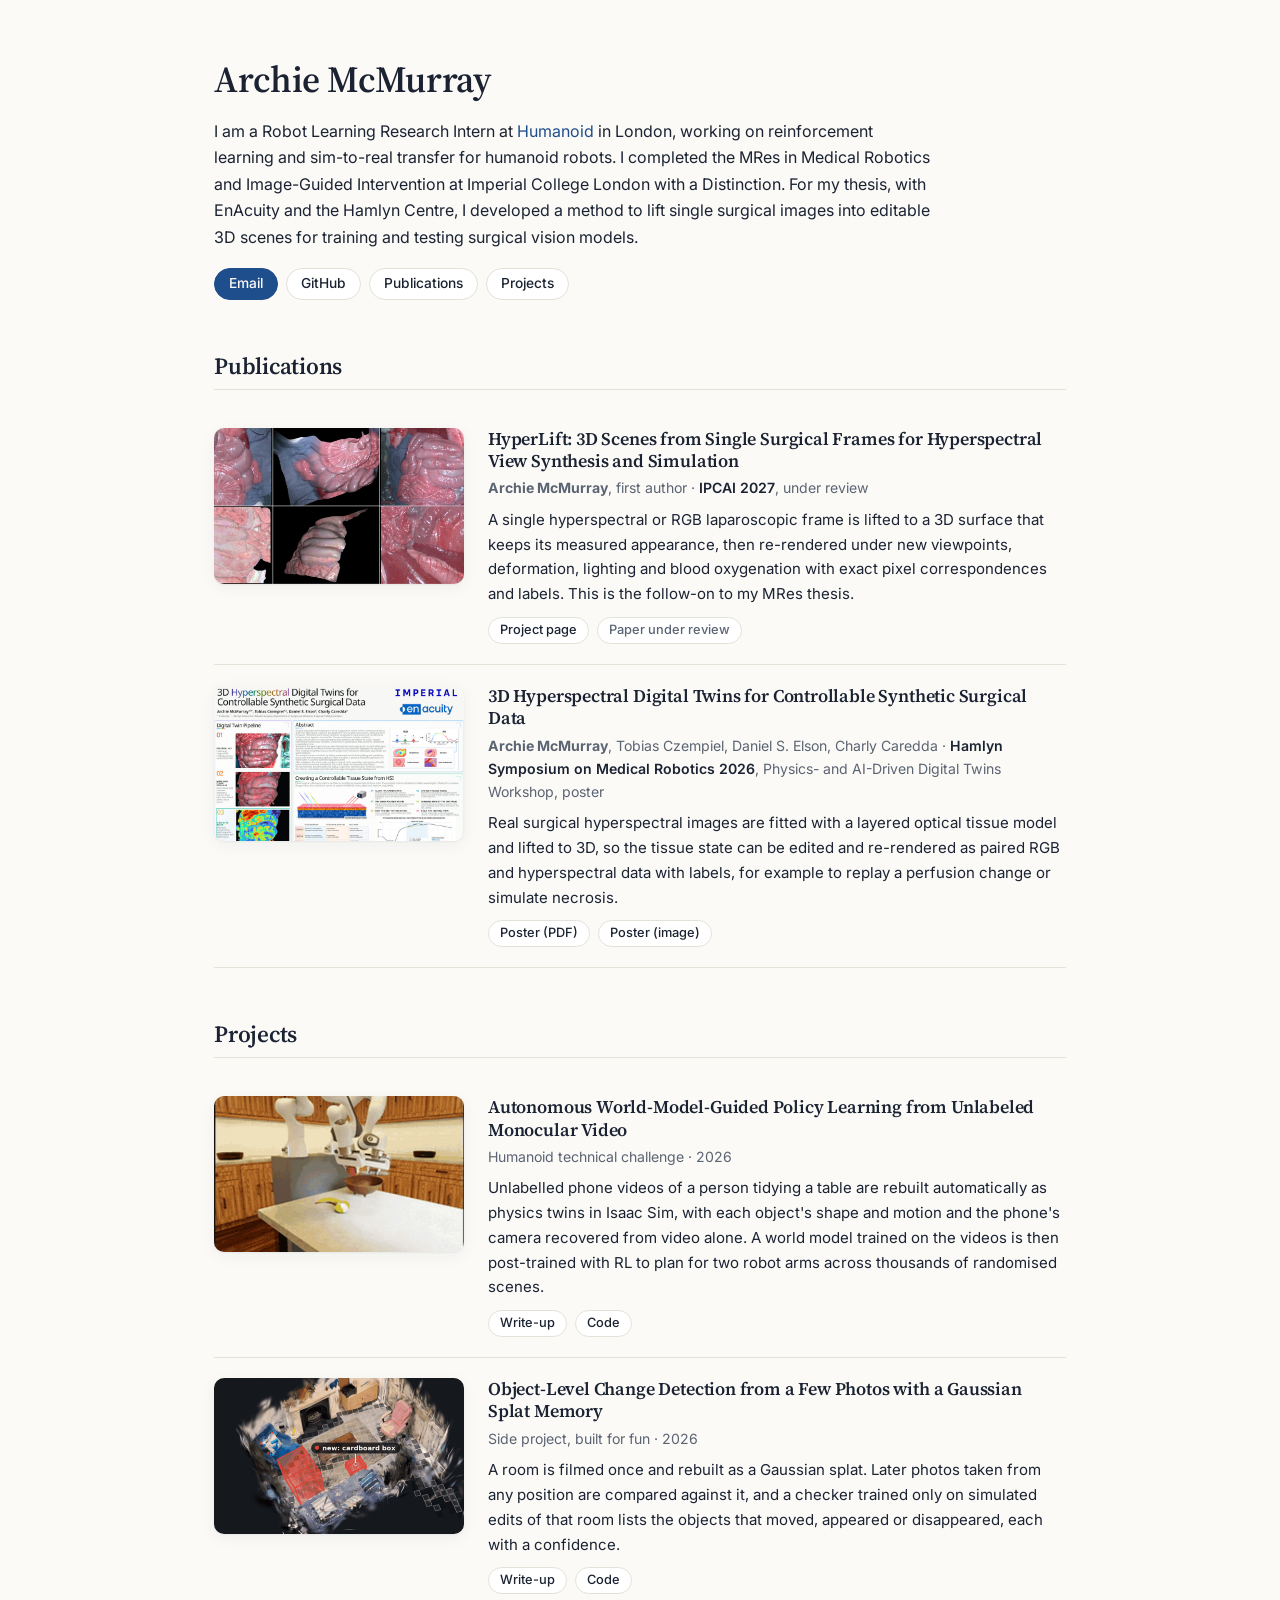
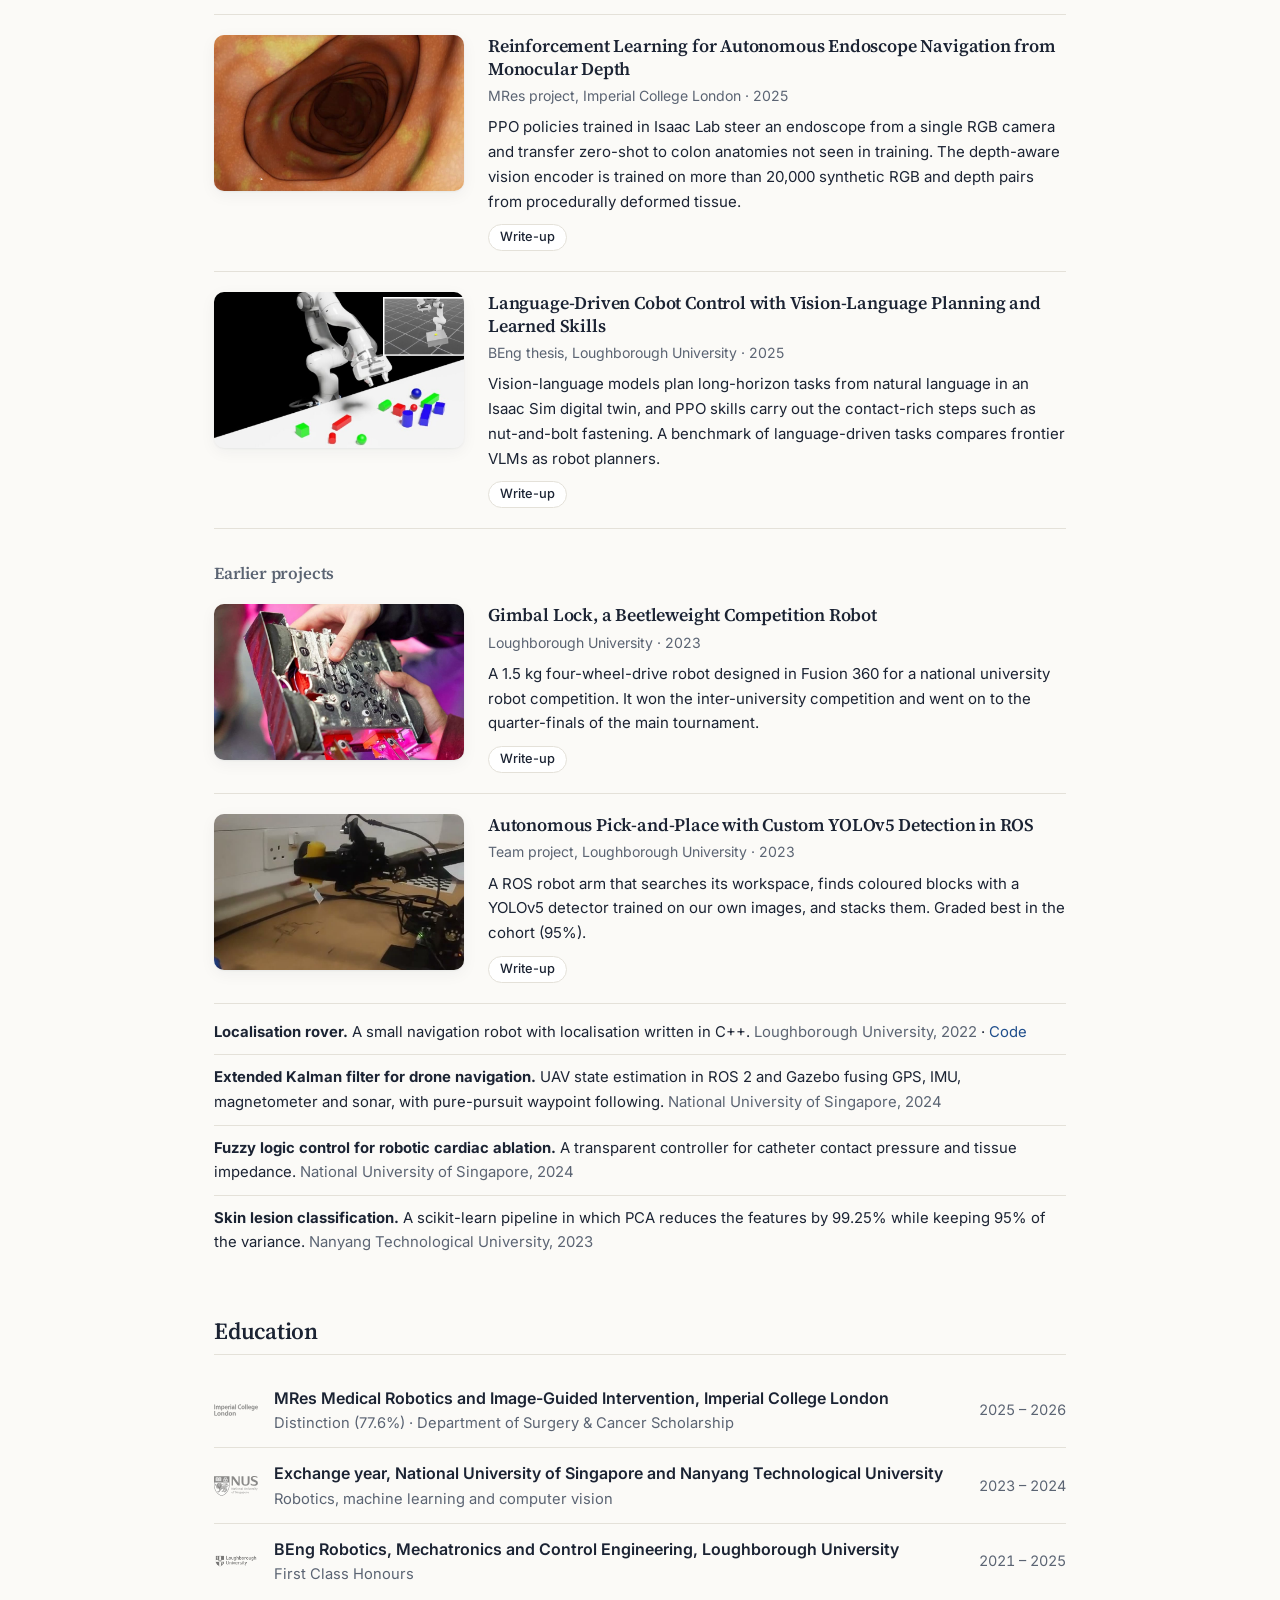
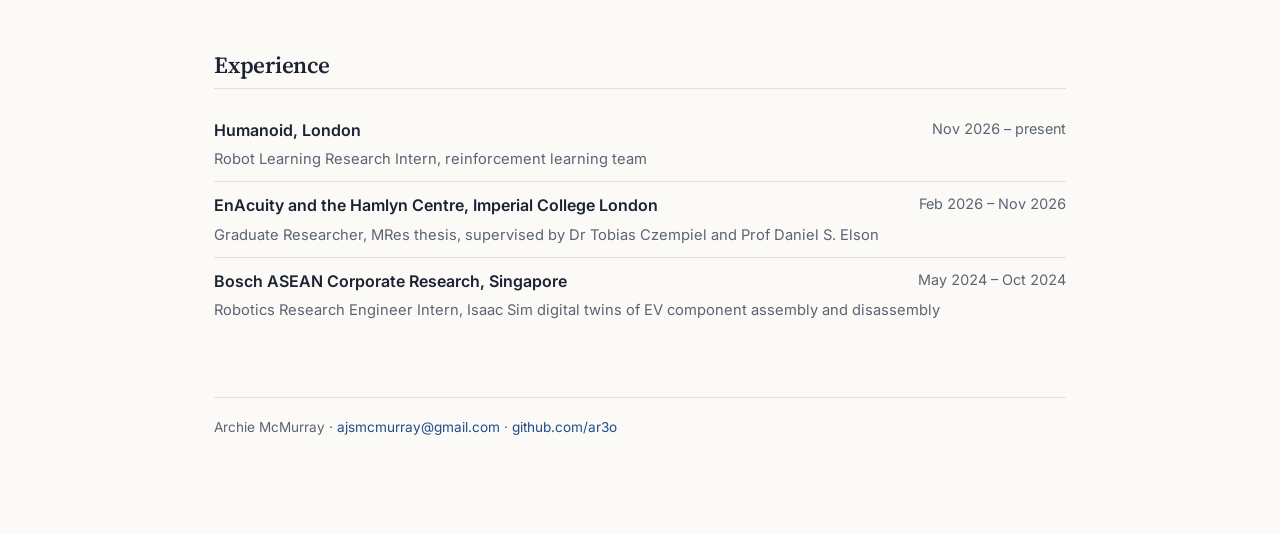
==== commit 6ea8ab3b: "Rewrite the surgical scenes page and remove the homepage tagline Co-Authored-By: Claude Opus 5.5 <no" ====
--- a/index.html
+++ b/index.html
@@ -8,14 +8,13 @@
 <meta property="og:title" content="Archie McMurray">
 <meta property="og:description" content="Robot learning, simulation and 3D vision for surgical and humanoid robots.">
 <meta property="og:image" content="https://ar3o.github.io/assets/thumbs/clean-tables.jpg">
-<link rel="stylesheet" href="style.css">
+<link rel="stylesheet" href="style.css?v=2">
 </head>
 <body>
 <main>
 
 <header class="intro">
   <h1>Archie McMurray</h1>
-  <p class="role">Robot learning, simulation and 3D vision</p>
   <p>I am a Robot Learning Research Intern at <a href="https://thehumanoid.ai">Humanoid</a> in London, working on reinforcement learning and sim-to-real transfer for humanoid robots. I completed the MRes in Medical Robotics and Image-Guided Intervention at Imperial College London with a Distinction. For my thesis, with EnAcuity and the Hamlyn Centre, I developed a method to lift single surgical images into editable 3D scenes for training and testing surgical vision models.</p>
   <div class="buttons">
     <a class="btn primary" href="mailto:ajsmcmurray@gmail.com">Email</a>
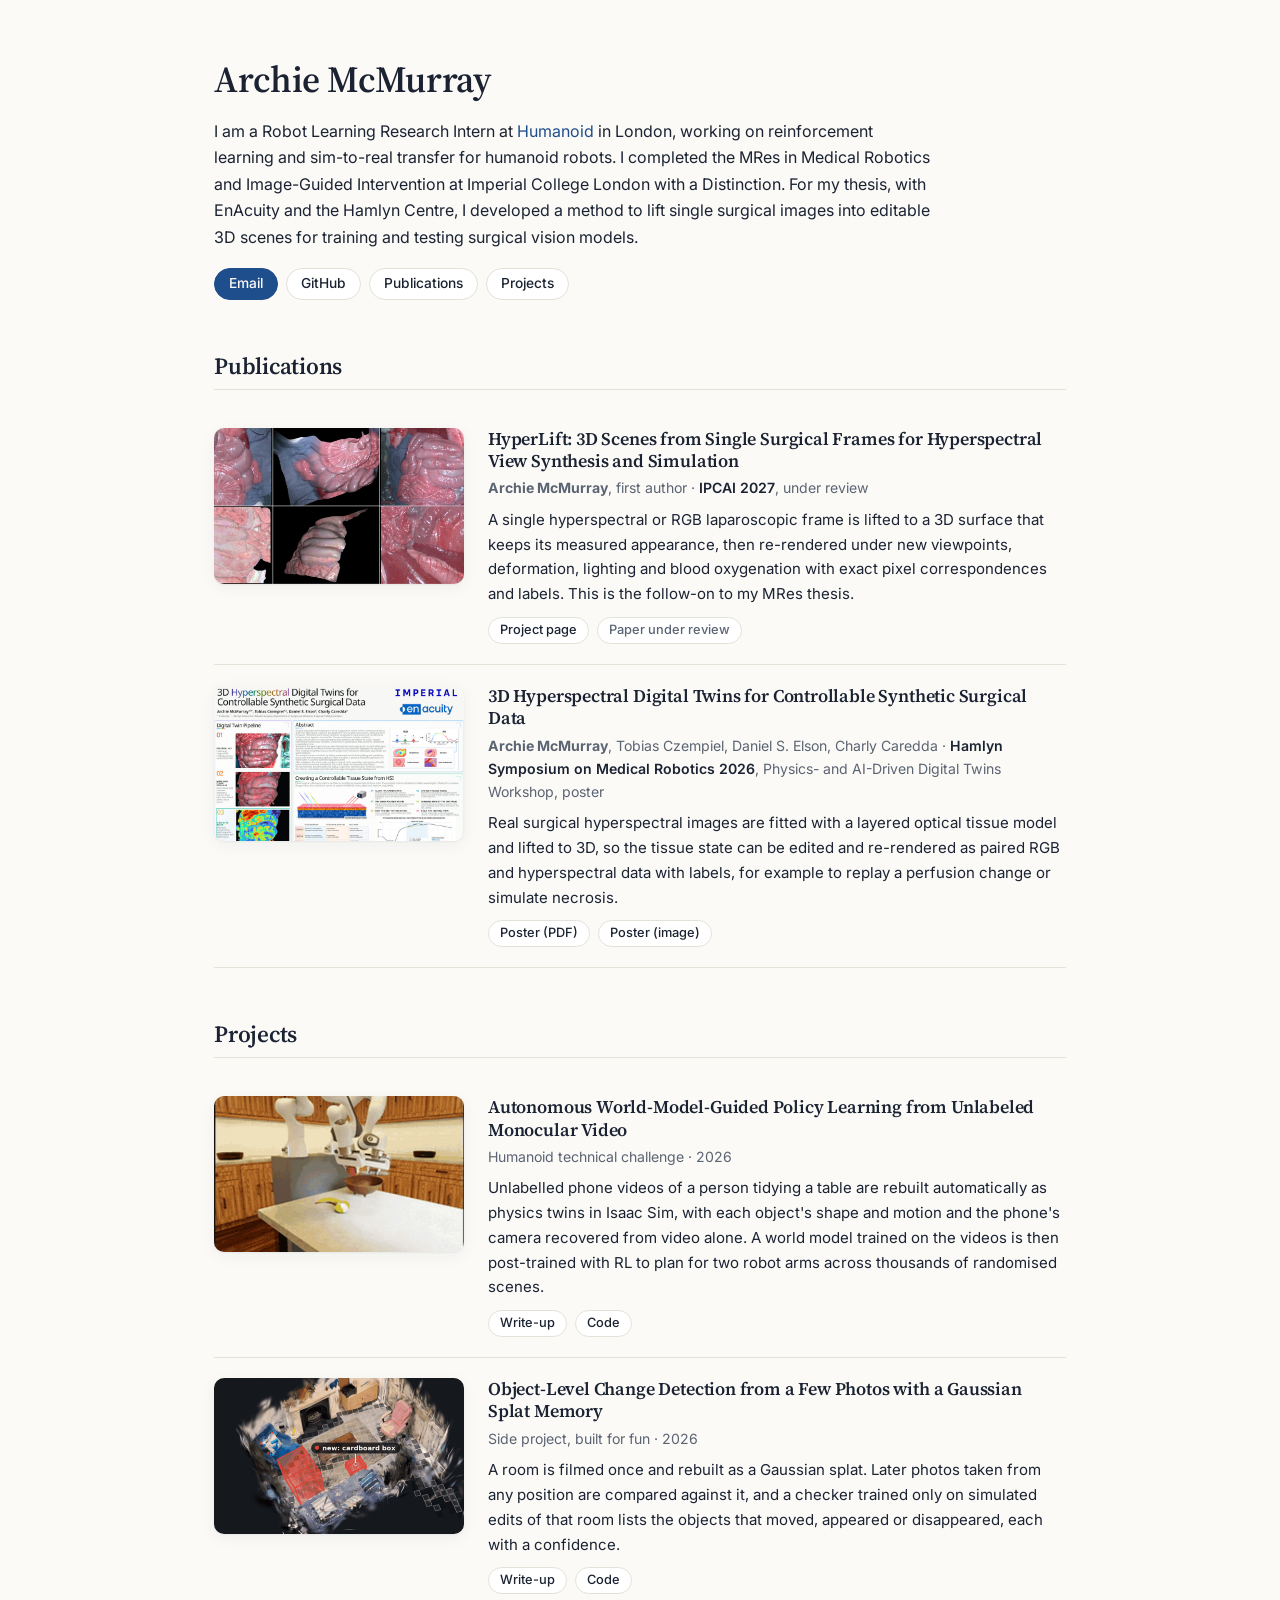
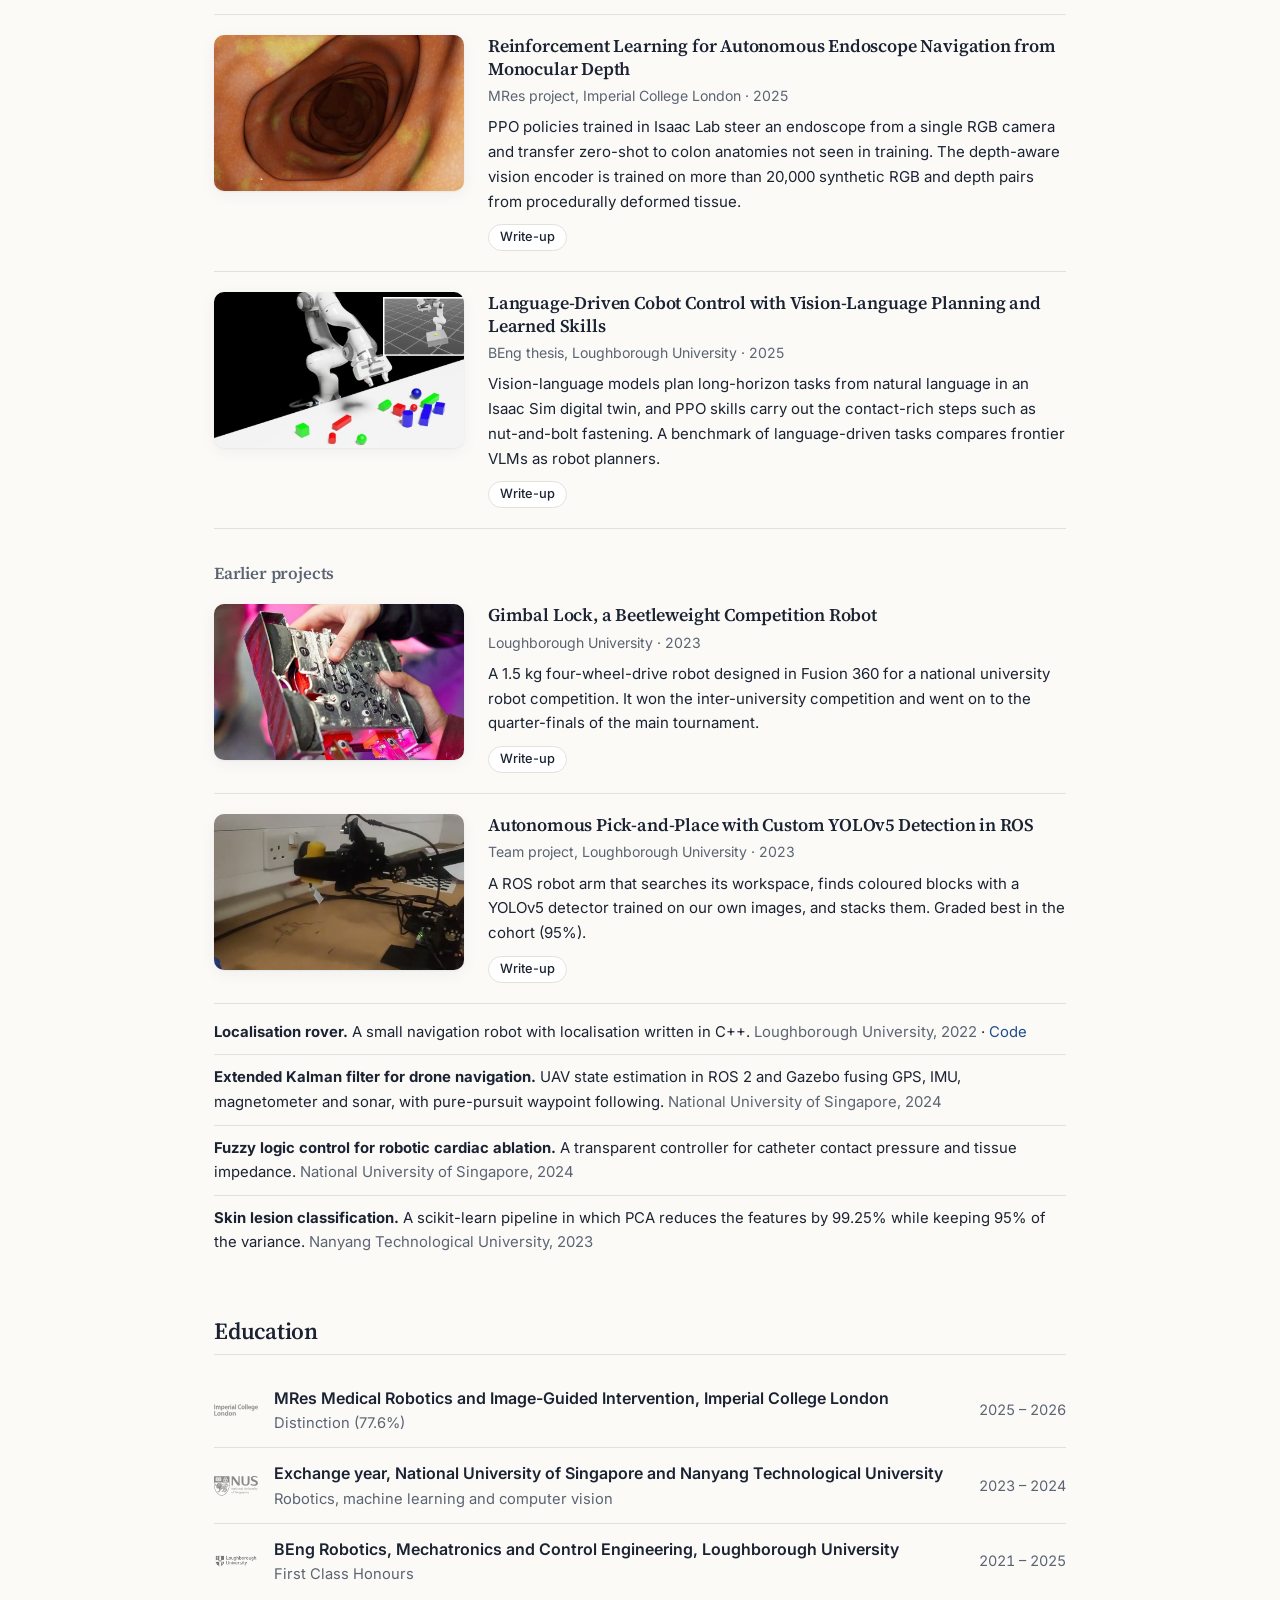
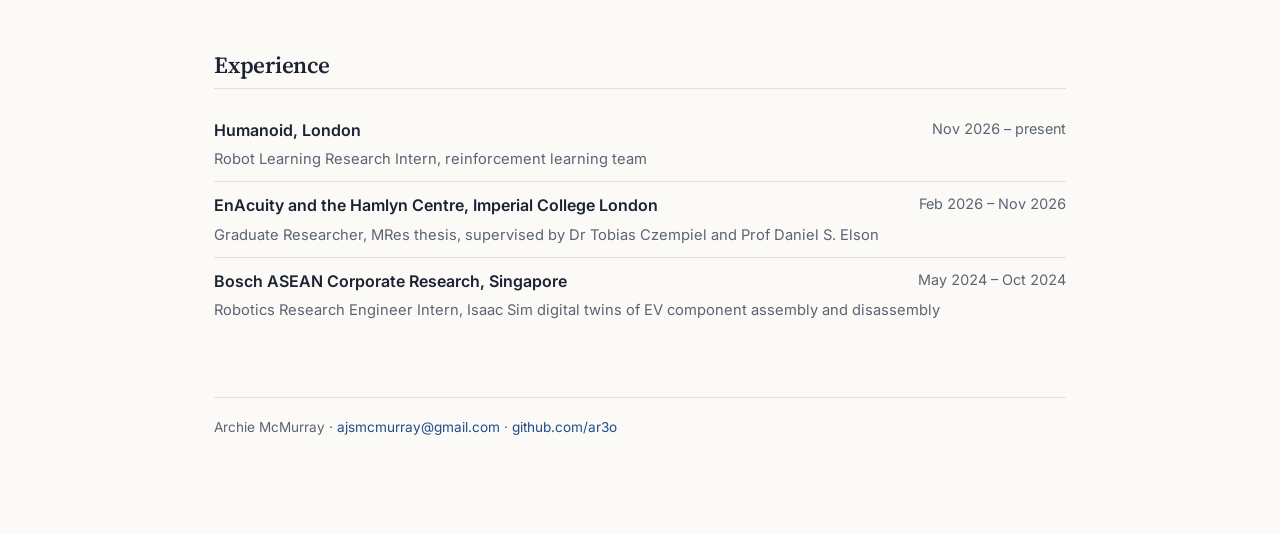
==== commit cf818b06: "Remove the scholarship line from the education section Co-Authored-By: Claude Opus 5.5 <noreply@anth" ====
--- a/index.html
+++ b/index.html
@@ -114,7 +114,7 @@
 
 <h2>Education</h2>
 <ul class="edu">
-  <li><img src="assets/logos/imperial.svg" alt=""><div><span class="where">MRes Medical Robotics and Image-Guided Intervention, Imperial College London</span><span class="what">Distinction (77.6%) · Department of Surgery &amp; Cancer Scholarship</span></div><span class="when">2025 – 2026</span></li>
+  <li><img src="assets/logos/imperial.svg" alt=""><div><span class="where">MRes Medical Robotics and Image-Guided Intervention, Imperial College London</span><span class="what">Distinction (77.6%)</span></div><span class="when">2025 – 2026</span></li>
   <li><img src="assets/logos/nus.svg" alt=""><div><span class="where">Exchange year, National University of Singapore and Nanyang Technological University</span><span class="what">Robotics, machine learning and computer vision</span></div><span class="when">2023 – 2024</span></li>
   <li><img src="assets/logos/loughborough.png" alt=""><div><span class="where">BEng Robotics, Mechatronics and Control Engineering, Loughborough University</span><span class="what">First Class Honours</span></div><span class="when">2021 – 2025</span></li>
 </ul>
